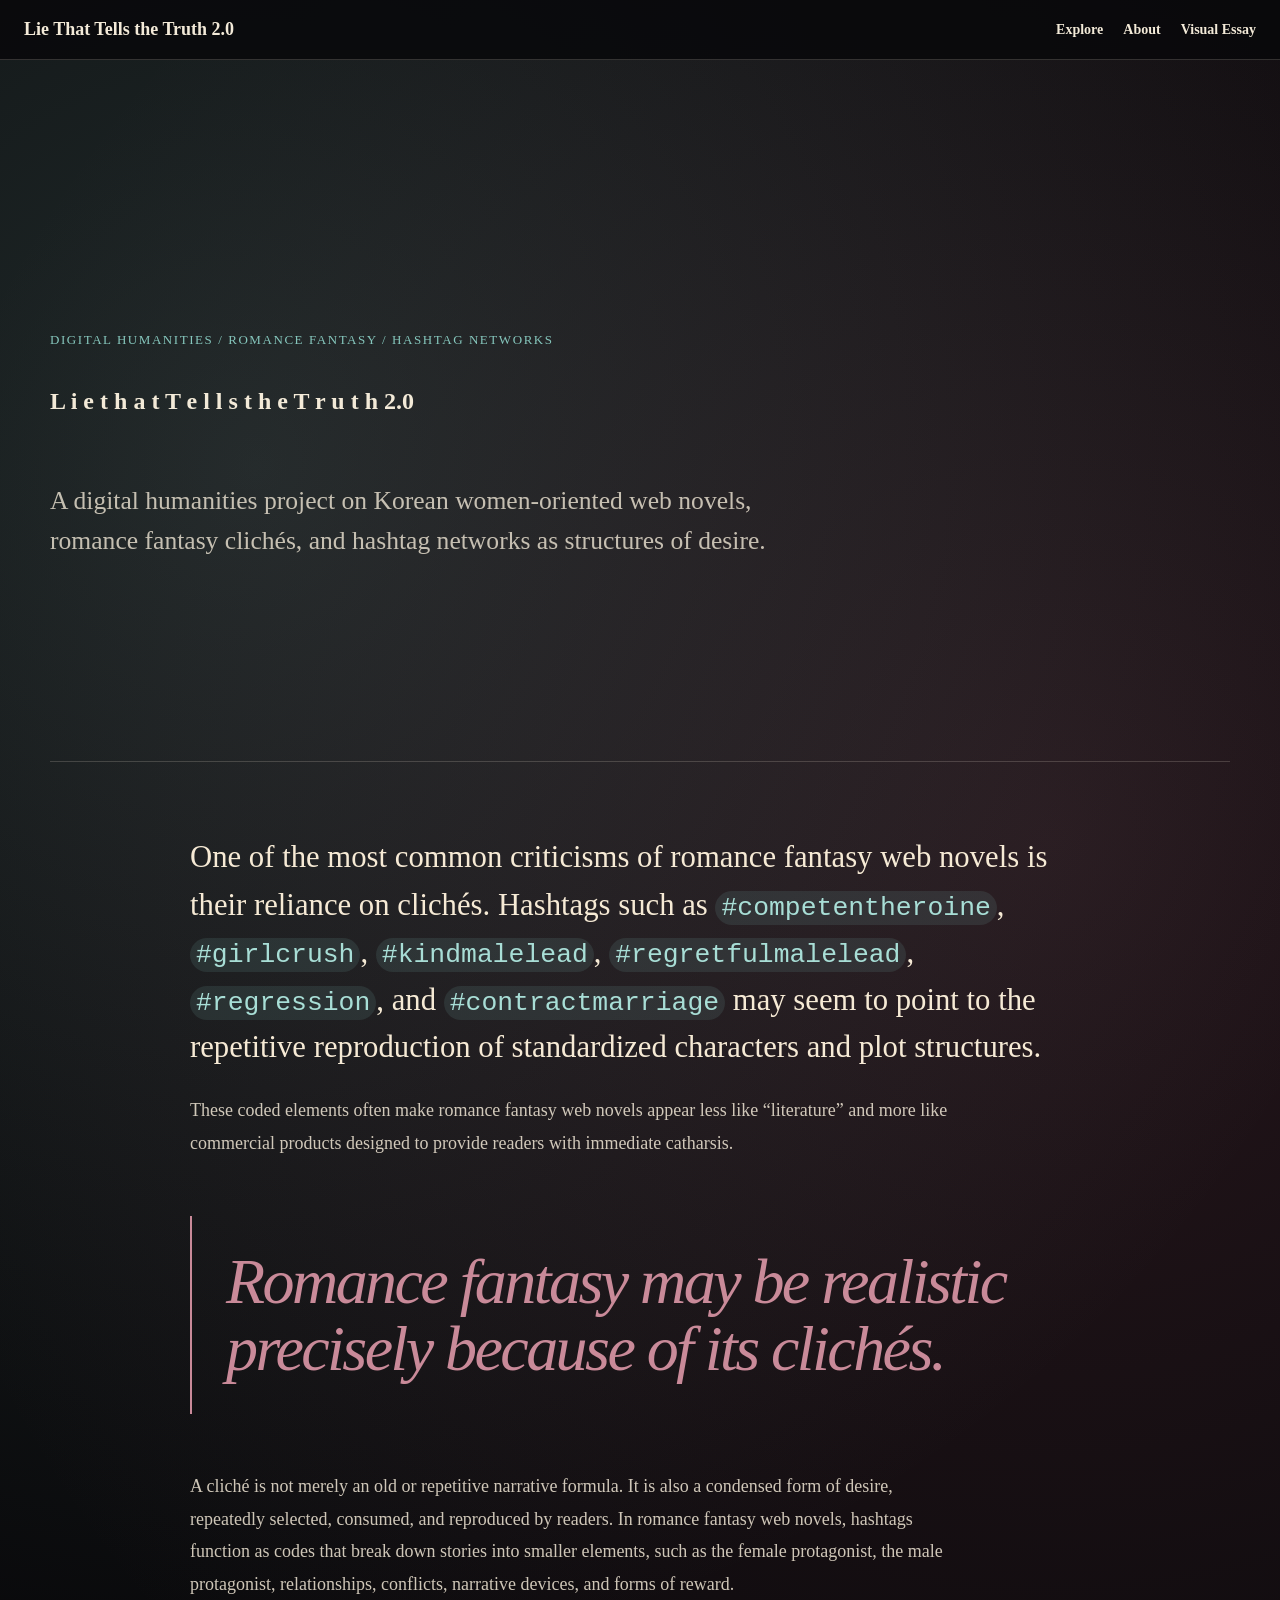
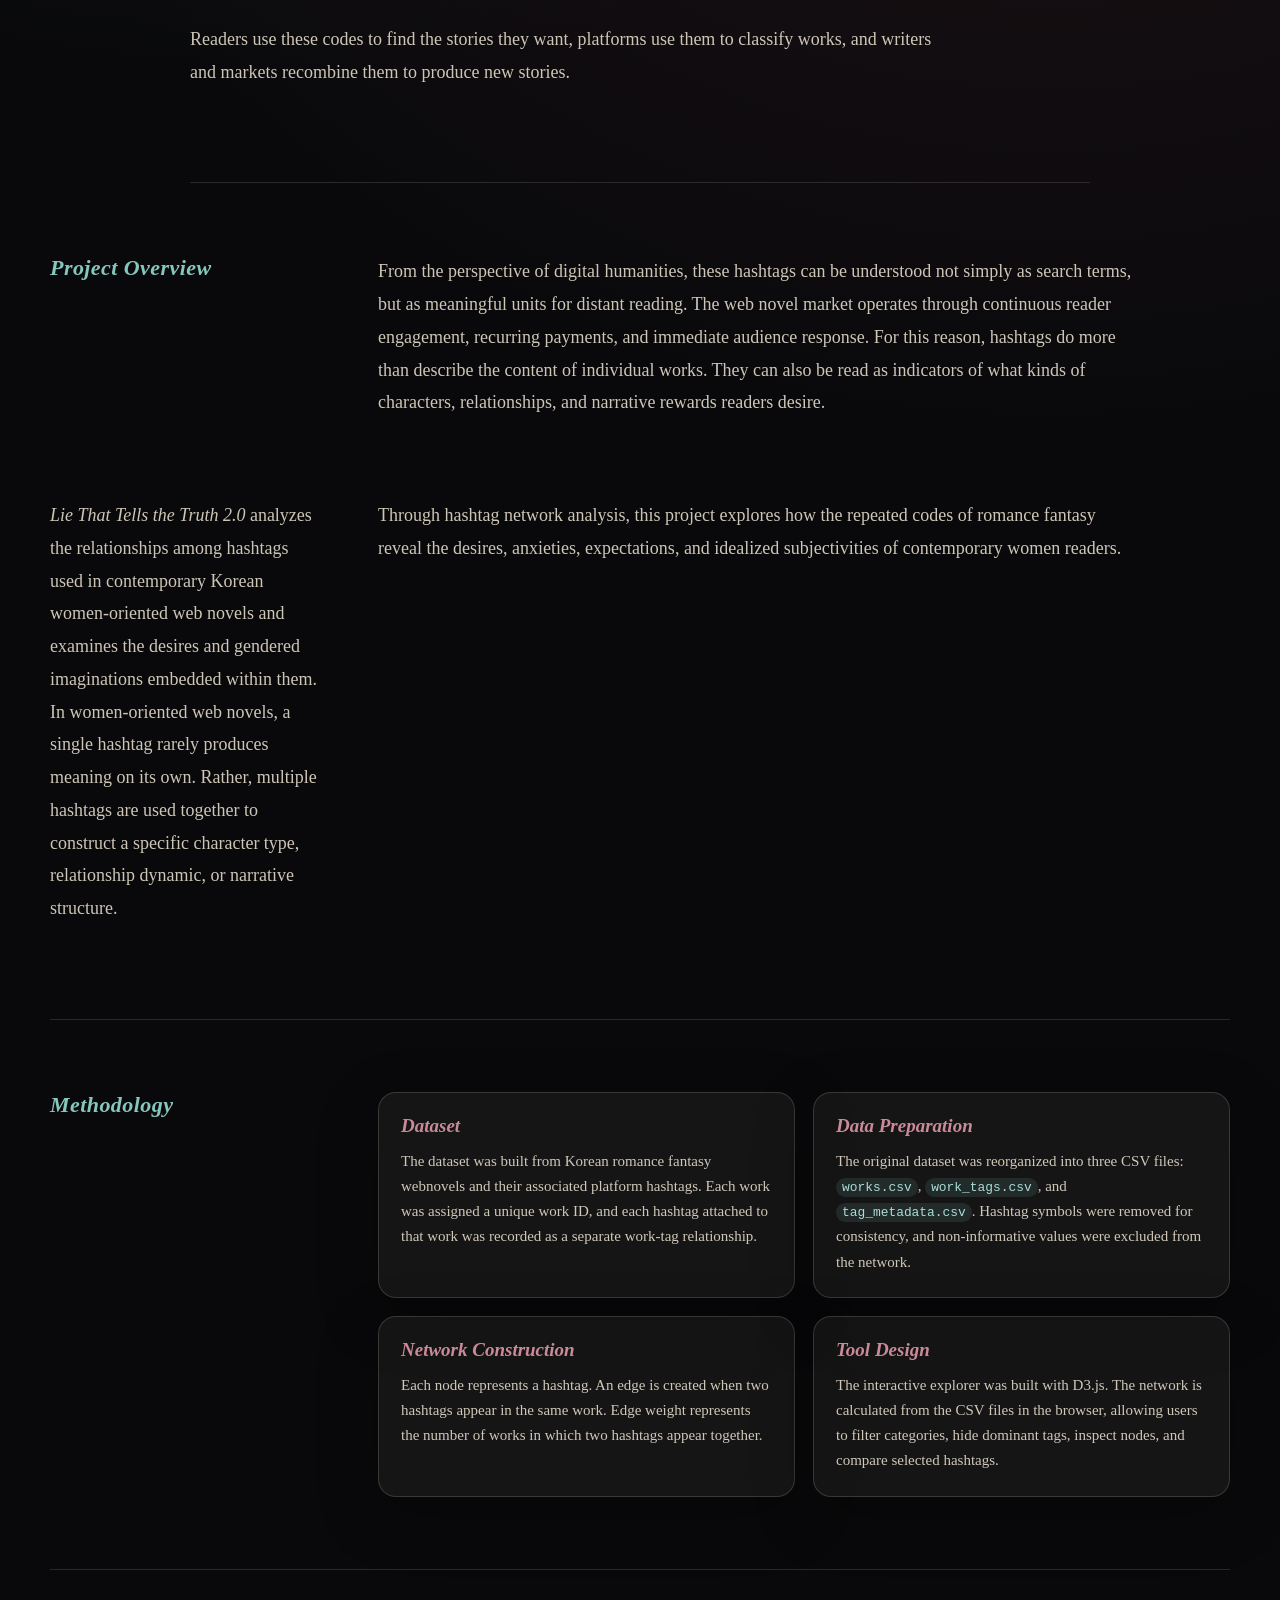
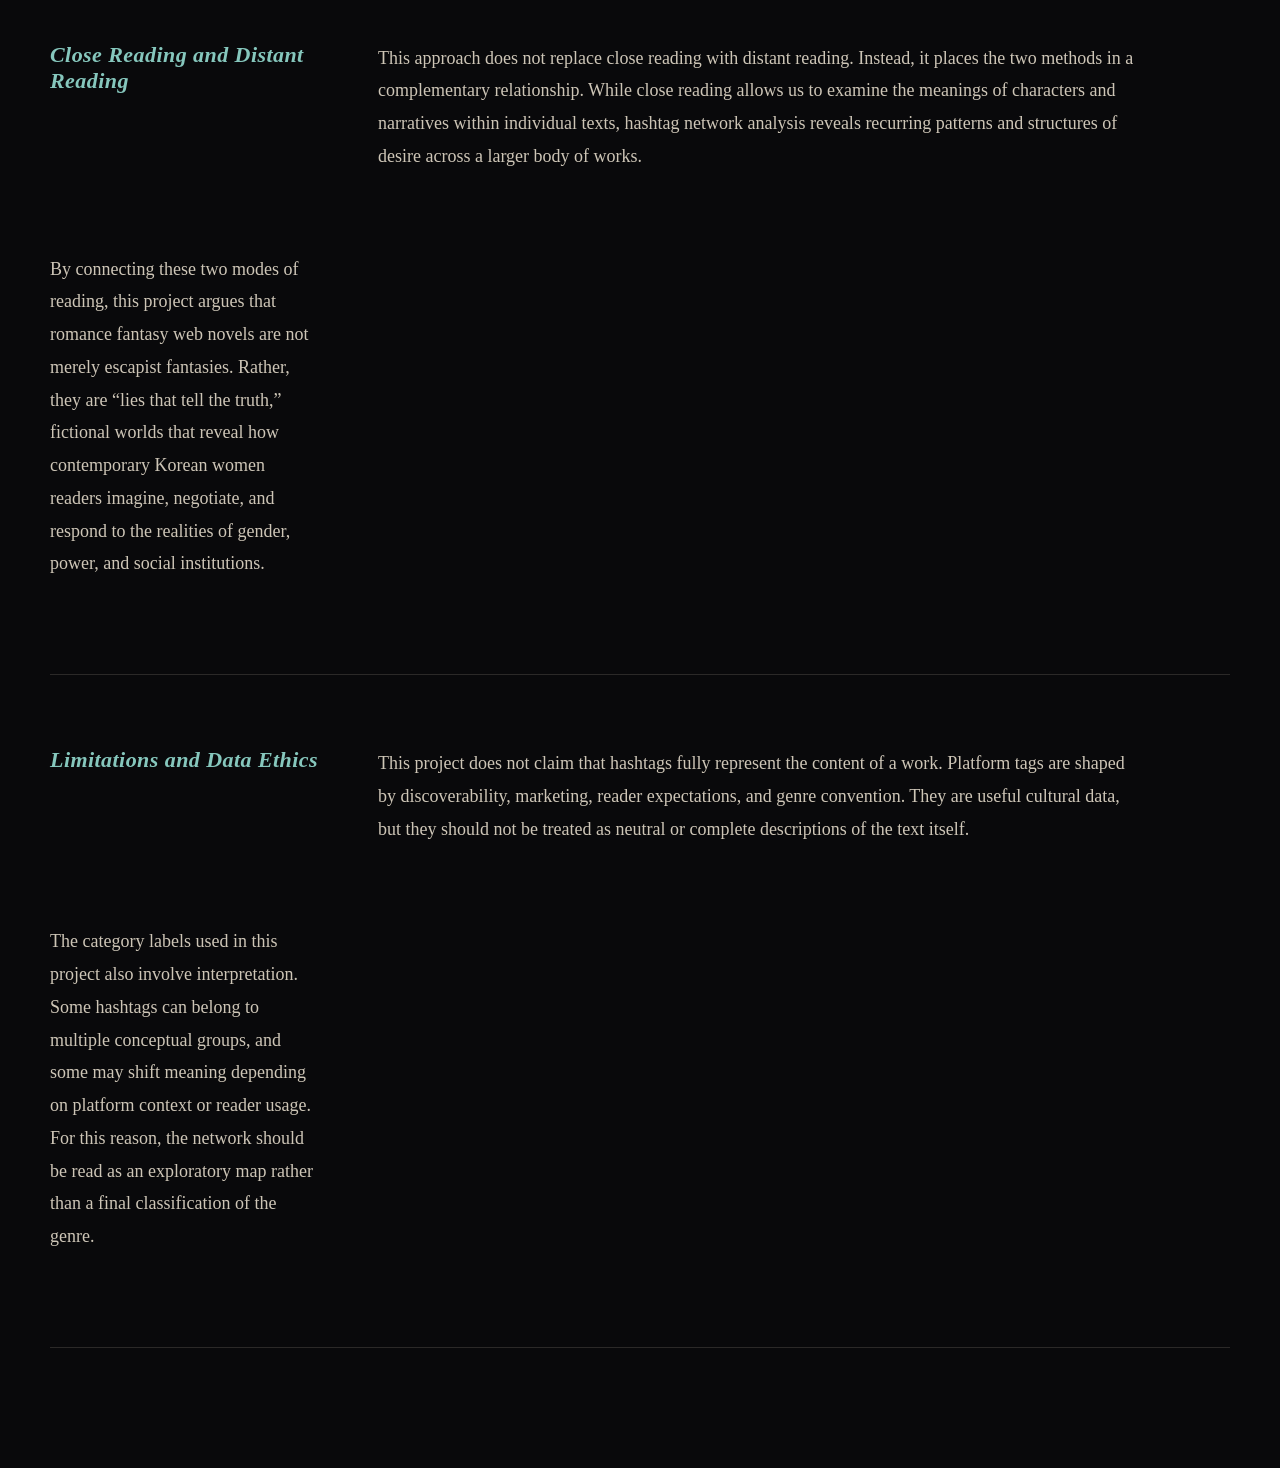
==== about.html @ 1e8a518e "Update about.html" ====
<!DOCTYPE html>
<html lang="en">
<head>
  <meta charset="UTF-8">
  <title>About | Romance Fantasy Hashtag Network</title>
  <link rel="stylesheet" href="css/style.css">
</head>

<body class="about-page-body">
  <header class="topbar about-topbar">
    <div class="site-title">Lie That Tells the Truth 2.0</div>

    <nav class="nav-links">
      <a href="index.html">Explore</a>
      <a href="about.html">About</a>
      <a href="essay.html">Visual Essay</a>
    </nav>
  </header>

  <main class="about-page">
    <section class="about-hero">
      <p class="about-eyebrow">Digital Humanities / Romance Fantasy / Hashtag Networks</p>

      <h1 class="ornate-title" aria-label="Lie That Tells the Truth 2.0">
        <span class="title-line title-line-1">
          <span class="letter l-1">L</span>
          <span class="letter l-2">i</span>
          <span class="letter l-3">e</span>
          <span class="letter l-4">t</span>
          <span class="letter l-5">h</span>
          <span class="letter l-6">a</span>
          <span class="letter l-7">t</span>
        </span>

        <span class="title-line title-line-2">
          <span class="letter l-8">T</span>
          <span class="letter l-9">e</span>
          <span class="letter l-10">l</span>
          <span class="letter l-11">l</span>
          <span class="letter l-12">s</span>
        </span>

        <span class="title-line title-line-3">
          <span class="letter l-13">t</span>
          <span class="letter l-14">h</span>
          <span class="letter l-15">e</span>
          <span class="letter l-16">T</span>
          <span class="letter l-17">r</span>
          <span class="letter l-18">u</span>
          <span class="letter l-19">t</span>
          <span class="letter l-20">h</span>
          <span class="letter l-21">2.0</span>
        </span>
      </h1>

      <p class="about-subtitle">
        A digital humanities project on Korean women-oriented web novels,
        romance fantasy clichés, and hashtag networks as structures of desire.
      </p>
    </section>

    <section class="about-section about-intro">
      <p class="lead-paragraph">
        One of the most common criticisms of romance fantasy web novels is their reliance on clichés.
        Hashtags such as <code>#competentheroine</code>, <code>#girlcrush</code>,
        <code>#kindmalelead</code>, <code>#regretfulmalelead</code>, <code>#regression</code>,
        and <code>#contractmarriage</code> may seem to point to the repetitive reproduction of
        standardized characters and plot structures.
      </p>

      <p>
        These coded elements often make romance fantasy web novels appear less like “literature”
        and more like commercial products designed to provide readers with immediate catharsis.
      </p>

      <blockquote class="about-pullquote">
        Romance fantasy may be realistic precisely because of its clichés.
      </blockquote>

      <p>
        A cliché is not merely an old or repetitive narrative formula. It is also a condensed form
        of desire, repeatedly selected, consumed, and reproduced by readers. In romance fantasy web
        novels, hashtags function as codes that break down stories into smaller elements, such as
        the female protagonist, the male protagonist, relationships, conflicts, narrative devices,
        and forms of reward.
      </p>

      <p>
        Readers use these codes to find the stories they want, platforms use them to classify works,
        and writers and markets recombine them to produce new stories.
      </p>
    </section>

    <section class="about-section">
      <h2>Project Overview</h2>

      <p>
        From the perspective of digital humanities, these hashtags can be understood not simply as
        search terms, but as meaningful units for distant reading. The web novel market operates
        through continuous reader engagement, recurring payments, and immediate audience response.
        For this reason, hashtags do more than describe the content of individual works. They can
        also be read as indicators of what kinds of characters, relationships, and narrative rewards
        readers desire.
      </p>

      <p>
        <em>Lie That Tells the Truth 2.0</em> analyzes the relationships among hashtags used in
        contemporary Korean women-oriented web novels and examines the desires and gendered
        imaginations embedded within them. In women-oriented web novels, a single hashtag rarely
        produces meaning on its own. Rather, multiple hashtags are used together to construct a
        specific character type, relationship dynamic, or narrative structure.
      </p>

      <p>
        Through hashtag network analysis, this project explores how the repeated codes of romance
        fantasy reveal the desires, anxieties, expectations, and idealized subjectivities of
        contemporary women readers.
      </p>
    </section>

    <section class="about-section">
      <h2>Methodology</h2>

      <div class="about-method-grid">
        <article class="about-method-card">
          <h3>Dataset</h3>
          <p>
            The dataset was built from Korean romance fantasy webnovels and their associated
            platform hashtags. Each work was assigned a unique work ID, and each hashtag attached
            to that work was recorded as a separate work-tag relationship.
          </p>
        </article>

        <article class="about-method-card">
          <h3>Data Preparation</h3>
          <p>
            The original dataset was reorganized into three CSV files: <code>works.csv</code>,
            <code>work_tags.csv</code>, and <code>tag_metadata.csv</code>. Hashtag symbols were
            removed for consistency, and non-informative values were excluded from the network.
          </p>
        </article>

        <article class="about-method-card">
          <h3>Network Construction</h3>
          <p>
            Each node represents a hashtag. An edge is created when two hashtags appear in the same
            work. Edge weight represents the number of works in which two hashtags appear together.
          </p>
        </article>

        <article class="about-method-card">
          <h3>Tool Design</h3>
          <p>
            The interactive explorer was built with D3.js. The network is calculated from the CSV
            files in the browser, allowing users to filter categories, hide dominant tags, inspect
            nodes, and compare selected hashtags.
          </p>
        </article>
      </div>
    </section>

    <section class="about-section">
      <h2>Close Reading and Distant Reading</h2>

      <p>
        This approach does not replace close reading with distant reading. Instead, it places the
        two methods in a complementary relationship. While close reading allows us to examine the
        meanings of characters and narratives within individual texts, hashtag network analysis
        reveals recurring patterns and structures of desire across a larger body of works.
      </p>

      <p>
        By connecting these two modes of reading, this project argues that romance fantasy web
        novels are not merely escapist fantasies. Rather, they are “lies that tell the truth,”
        fictional worlds that reveal how contemporary Korean women readers imagine, negotiate, and
        respond to the realities of gender, power, and social institutions.
      </p>
    </section>

    <section class="about-section">
      <h2>Limitations and Data Ethics</h2>

      <p>
        This project does not claim that hashtags fully represent the content of a work. Platform
        tags are shaped by discoverability, marketing, reader expectations, and genre convention.
        They are useful cultural data, but they should not be treated as neutral or complete
        descriptions of the text itself.
      </p>

      <p>
        The category labels used in this project also involve interpretation. Some hashtags can
        belong to multiple conceptual groups, and some may shift meaning depending on platform
        context or reader usage. For this reason, the network should be read as an exploratory map
        rather than a final classification of the genre.
      </p>
    </section>
  </main>
</body>
</html>
---- css/style.css ----
* {
  box-sizing: border-box;
}

body {
  margin: 0;
  font-family: Arial, sans-serif;
  background: #f7f4f2;
  color: #222;
}

.topbar {
  height: 60px;
  padding: 0 24px;
  display: flex;
  align-items: center;
  justify-content: space-between;
  background: #ffffff;
  border-bottom: 1px solid #ddd;
}

.site-title {
  font-size: 18px;
  font-weight: 700;
}

.nav-links {
  display: flex;
  gap: 20px;
}

.nav-links a {
  text-decoration: none;
  color: #333;
  font-size: 14px;
  font-weight: 600;
}

.nav-links a:hover {
  text-decoration: underline;
}

.explorer-layout {
  display: grid;
  grid-template-columns: minmax(0, 1fr) 360px;
  height: calc(100vh - 60px);
}

#network-area {
  position: relative;
  overflow: hidden;
  background: #f3f0ee;
}

#network {
  width: 100%;
  height: 100%;
  display: block;
}

#control-panel {
  background: #ffffff;
  border-left: 1px solid #ddd;
  overflow-y: auto;
  padding: 18px;
}

.panel-section {
  border-bottom: 1px solid #e5e5e5;
  padding-bottom: 18px;
  margin-bottom: 18px;
}

.panel-section h2 {
  font-size: 16px;
  margin: 0 0 12px;
}

.panel-section h3 {
  font-size: 14px;
  margin: 14px 0 8px;
}

.checkbox-row {
  display: block;
  margin: 8px 0;
  font-size: 14px;
}

.slider-label {
  display: block;
  margin: 16px 0;
  font-size: 14px;
}

input[type="range"] {
  width: 100%;
  margin-top: 6px;
}

select {
  width: 100%;
  margin: 6px 0 12px;
  padding: 6px;
}

button {
  width: 100%;
  padding: 8px;
  border: 1px solid #ccc;
  background: #f7f7f7;
  cursor: pointer;
  font-weight: 600;
}

button:hover {
  background: #eeeeee;
}

#inspector,
#compare-results,
#data-status {
  font-size: 13px;
  line-height: 1.5;
}

.node circle {
  cursor: pointer;
  stroke: #fff;
  stroke-width: 1.5px;
}

.node text {
  font-size: 11px;
  pointer-events: none;
  fill: #333;
}

.link {
  cursor: pointer;
}

.inspector-list {
  padding-left: 18px;
}

.small-note {
  color: #666;
  font-size: 12px;
}

.compare-group {
  margin-top: 12px;
}

.compare-group h4 {
  margin: 8px 0 4px;
  font-size: 13px;
}

.compare-group ul {
  margin: 0;
  padding-left: 18px;
}

.filter-block {
  margin-top: 14px;
}

#exclude-tags {
  width: 100%;
  min-height: 140px;
  padding: 6px;
  font-size: 13px;
}

.tag-chip-area {
  margin: 12px 0;
  display: flex;
  flex-wrap: wrap;
  gap: 6px;
}

.tag-chip {
  display: inline-flex;
  align-items: center;
  gap: 6px;
  padding: 4px 8px;
  border-radius: 999px;
  background: #222;
  color: white;
  font-size: 12px;
}

.tag-chip button {
  width: auto;
  padding: 0 4px;
  border: none;
  background: transparent;
  color: white;
  cursor: pointer;
}

.pinned-note {
  font-size: 12px;
  color: #666;
  margin-top: 6px;
}


.compare-bar-row {
  margin: 10px 0;
}

.compare-bar-label {
  display: flex;
  justify-content: space-between;
  font-size: 12px;
  margin-bottom: 3px;
}

.compare-bar-track {
  width: 100%;
  height: 8px;
  background: #e6e6e6;
  border-radius: 999px;
  overflow: hidden;
}

.compare-bar-fill {
  height: 100%;
  background: #222;
}

.compare-weight-list {
  margin-top: 10px;
}

.inspector-card h3 {
  margin: 0 0 10px;
  font-size: 18px;
}

.inspector-card h4 {
  margin: 16px 0 8px;
  font-size: 14px;
}

.inspector-meta {
  display: grid;
  grid-template-columns: 1fr 1fr;
  gap: 8px;
  margin: 10px 0 14px;
}

.inspector-meta div {
  padding: 8px;
  background: #f4f4f4;
  border-radius: 6px;
  font-size: 12px;
}

.compare-bar-row {
  margin: 10px 0;
}

.compare-bar-label {
  display: flex;
  justify-content: space-between;
  font-size: 12px;
  margin-bottom: 3px;
}

.compare-bar-track {
  width: 100%;
  height: 8px;
  background: #e6e6e6;
  border-radius: 999px;
  overflow: hidden;
}

.compare-bar-fill {
  height: 100%;
  background: #222;
}

.node-tooltip {
  position: fixed;
  z-index: 1000;
  max-width: 240px;
  padding: 10px 12px;
  background: rgba(20, 20, 20, 0.88);
  color: white;
  border-radius: 8px;
  font-size: 12px;
  line-height: 1.45;
  pointer-events: none;
  box-shadow: 0 4px 14px rgba(0, 0, 0, 0.2);
}

.node-tooltip.hidden {
  display: none;
}

.node-tooltip strong {
  font-size: 13px;
}

.node-hit-area {
  fill: none !important;
  stroke: none !important;
}

.overview-note {
  font-size: 12px;
  color: #666;
  margin-bottom: 12px;
}

#data-overview h3 {
  font-size: 13px;
  margin: 14px 0 8px;
}

.overview-stat-grid {
  display: grid;
  grid-template-columns: 1fr 1fr;
  gap: 8px;
}

.overview-stat-card {
  padding: 8px;
  background: #f4f4f4;
  border-radius: 6px;
  font-size: 12px;
}

.overview-stat-card strong {
  display: block;
  margin-bottom: 4px;
}

.overview-stat-card span {
  color: #555;
}

.overview-category-block {
  margin-top: 10px;
}

.overview-category-block h4 {
  margin: 8px 0 4px;
  font-size: 12px;
}

.overview-category-block ul {
  margin: 0;
  padding-left: 18px;
}

.overview-category-block li {
  margin: 4px 0;
  font-size: 12px;
}


.content-page {
  max-width: 900px;
  margin: 0 auto;
  padding: 70px 28px 100px;
}

.page-hero {
  margin-bottom: 60px;
}

.eyebrow {
  margin: 0 0 12px;
  font-size: 13px;
  font-weight: 700;
  letter-spacing: 0.08em;
  text-transform: uppercase;
  color: #777;
}

.page-hero h1 {
  margin: 0 0 22px;
  font-size: 42px;
  line-height: 1.15;
}

.hero-text {
  max-width: 760px;
  font-size: 18px;
  line-height: 1.7;
  color: #444;
}

.content-section {
  padding: 42px 0;
  border-top: 1px solid #ddd;
}

.content-section h2 {
  margin: 0 0 18px;
  font-size: 28px;
}

.content-section h3 {
  margin: 0 0 10px;
  font-size: 18px;
}

.content-section p {
  font-size: 16px;
  line-height: 1.75;
  color: #333;
}

.content-section ul {
  padding-left: 22px;
  font-size: 16px;
  line-height: 1.75;
}

.content-section li {
  margin: 8px 0;
}

.content-section code {
  padding: 2px 5px;
  border-radius: 4px;
  background: #f0ece8;
  font-family: monospace;
  font-size: 0.95em;
}

.method-grid {
  display: grid;
  grid-template-columns: 1fr;
  gap: 14px;
  margin-top: 24px;
}

.method-card {
  padding: 18px;
  background: #f5f2ef;
  border-radius: 10px;
}

.method-card p {
  margin: 0;
  font-size: 15px;
}

.definition-list {
  display: grid;
  grid-template-columns: 1fr 1fr;
  gap: 14px;
  margin: 24px 0;
}

.definition-list div {
  padding: 16px;
  background: #f5f2ef;
  border-radius: 10px;
}

.definition-list strong {
  display: block;
  margin-bottom: 6px;
  font-size: 15px;
}

.definition-list p {
  margin: 0;
  font-size: 14px;
  line-height: 1.6;
}

@media (max-width: 700px) {
  .page-hero h1 {
    font-size: 32px;
  }

  .definition-list {
    grid-template-columns: 1fr;
  }
}

/* About page */

.about-page-body {
  background:
    radial-gradient(circle at 20% 10%, rgba(132, 184, 176, 0.18), transparent 28%),
    radial-gradient(circle at 82% 18%, rgba(154, 73, 94, 0.20), transparent 30%),
    #09090b;
  color: #f3ead8;
  font-family: Georgia, "Times New Roman", serif;
}

.about-topbar {
  background: rgba(9, 9, 11, 0.88);
  border-bottom: 1px solid rgba(243, 234, 216, 0.18);
  color: #f3ead8;
}

.about-topbar .nav-links a,
.about-topbar .site-title {
  color: #f3ead8;
}

.about-page {
  width: min(1180px, calc(100% - 56px));
  margin: 0 auto;
  padding: 72px 0 120px;
}

.about-hero {
  min-height: 70vh;
  display: flex;
  flex-direction: column;
  justify-content: center;
  border-bottom: 1px solid rgba(243, 234, 216, 0.18);
}

.about-eyebrow {
  margin: 0 0 20px;
  color: #86c7bd;
  font-size: 13px;
  letter-spacing: 0.12em;
  text-transform: uppercase;
}

.romance-title {
  position: relative;
  max-width: 980px;
  margin: 0;
  color: #f6ead5;
  line-height: 0.86;
  letter-spacing: -0.04em;
  font-family: Georgia, "Times New Roman", serif;
  font-weight: 700;
}

.rt {
  display: inline-block;
  margin-right: 0.12em;
  text-shadow:
    0 0 16px rgba(246, 234, 213, 0.12),
    0 0 34px rgba(154, 73, 94, 0.18);
}

.rt-1 {
  font-size: clamp(82px, 13vw, 180px);
  transform: translateY(8px) rotate(-4deg);
  color: #f7ead1;
}

.rt-2 {
  font-size: clamp(42px, 6vw, 88px);
  font-style: italic;
  transform: translateY(-16px) rotate(5deg);
  color: #c98a99;
}

.rt-3 {
  font-size: clamp(68px, 10vw, 146px);
  transform: translateY(16px) rotate(2deg);
}

.rt-4 {
  font-size: clamp(32px, 4.5vw, 64px);
  font-style: italic;
  color: #86c7bd;
  transform: translateY(-12px);
}

.rt-5 {
  font-size: clamp(86px, 14vw, 200px);
  color: #f7ead1;
  transform: translateY(20px) rotate(-2deg);
}

.rt-6 {
  font-size: clamp(40px, 5vw, 78px);
  color: #c98a99;
  transform: translateY(-26px) rotate(7deg);
}

.about-subtitle {
  max-width: 760px;
  margin: 46px 0 0;
  font-size: clamp(18px, 2vw, 26px);
  line-height: 1.55;
  color: rgba(243, 234, 216, 0.78);
}

.about-section {
  display: grid;
  grid-template-columns: 270px minmax(0, 1fr);
  gap: 58px;
  padding: 72px 0;
  border-bottom: 1px solid rgba(243, 234, 216, 0.14);
}

.about-intro {
  display: block;
  max-width: 900px;
  margin-left: auto;
  margin-right: auto;
}

.about-section h2 {
  margin: 0;
  color: #86c7bd;
  font-size: 22px;
  line-height: 1.2;
  font-style: italic;
  letter-spacing: 0.02em;
}

.about-section p {
  max-width: 760px;
  margin: 0 0 22px;
  font-size: 18px;
  line-height: 1.82;
  color: rgba(243, 234, 216, 0.84);
}

.about-section .lead-paragraph {
  max-width: 920px;
  font-size: clamp(22px, 2.4vw, 32px);
  line-height: 1.55;
  color: #f6ead5;
}

.about-section code {
  padding: 2px 6px;
  border-radius: 999px;
  background: rgba(134, 199, 189, 0.12);
  color: #a8ded6;
  font-size: 0.86em;
}

.about-pullquote {
  max-width: 900px;
  margin: 56px 0;
  padding: 32px 0 32px 34px;
  border-left: 2px solid #c98a99;
  color: #c98a99;
  font-size: clamp(34px, 5vw, 72px);
  line-height: 1.05;
  font-style: italic;
  letter-spacing: -0.04em;
}

.about-method-grid {
  display: grid;
  grid-template-columns: 1fr 1fr;
  gap: 18px;
}

.about-method-card {
  padding: 22px;
  border: 1px solid rgba(243, 234, 216, 0.16);
  border-radius: 18px;
  background: rgba(243, 234, 216, 0.055);
  box-shadow: 0 18px 60px rgba(0, 0, 0, 0.25);
}

.about-method-card h3 {
  margin: 0 0 12px;
  color: #c98a99;
  font-size: 19px;
  font-style: italic;
}

.about-method-card p {
  margin: 0;
  font-size: 15px;
  line-height: 1.68;
}

@media (max-width: 800px) {
  .about-page {
    width: min(100% - 32px, 720px);
    padding-top: 48px;
  }

  .about-section {
    display: block;
    padding: 54px 0;
  }

  .about-section h2 {
    margin-bottom: 20px;
  }

  .about-method-grid {
    grid-template-columns: 1fr;
  }

  .romance-title {
    line-height: 0.95;
  }
}

.help-button {
  width: 28px;
  height: 28px;
  border: 1px solid #ccc;
  border-radius: 999px;
  background: #ffffff;
  color: #222;
  font-weight: 700;
  cursor: pointer;
}

.help-button:hover {
  background: #eeeeee;
}

.help-modal {
  position: fixed;
  inset: 0;
  z-index: 2000;
  display: flex;
  align-items: center;
  justify-content: center;
  padding: 28px;
  background: rgba(0, 0, 0, 0.42);
}

.help-modal.hidden {
  display: none;
}

.help-modal-card {
  position: relative;
  width: min(760px, 100%);
  max-height: min(760px, 90vh);
  overflow-y: auto;
  padding: 32px;
  border-radius: 18px;
  background: #fffaf2;
  color: #222;
  box-shadow: 0 24px 80px rgba(0, 0, 0, 0.25);
}

.help-modal-card h2 {
  margin: 0 0 22px;
  font-size: 28px;
}

.help-grid {
  display: grid;
  grid-template-columns: 1fr 1fr;
  gap: 18px;
}

.help-grid h3 {
  margin: 0 0 8px;
  font-size: 16px;
}

.help-grid p {
  margin: 0;
  font-size: 14px;
  line-height: 1.6;
  color: #444;
}

.close-help {
  position: absolute;
  top: 16px;
  right: 16px;
  width: 32px;
  height: 32px;
  border: none;
  border-radius: 999px;
  background: #222;
  color: white;
  font-size: 20px;
  cursor: pointer;
}

@media (max-width: 700px) {
  .help-grid {
    grid-template-columns: 1fr;
  }
}
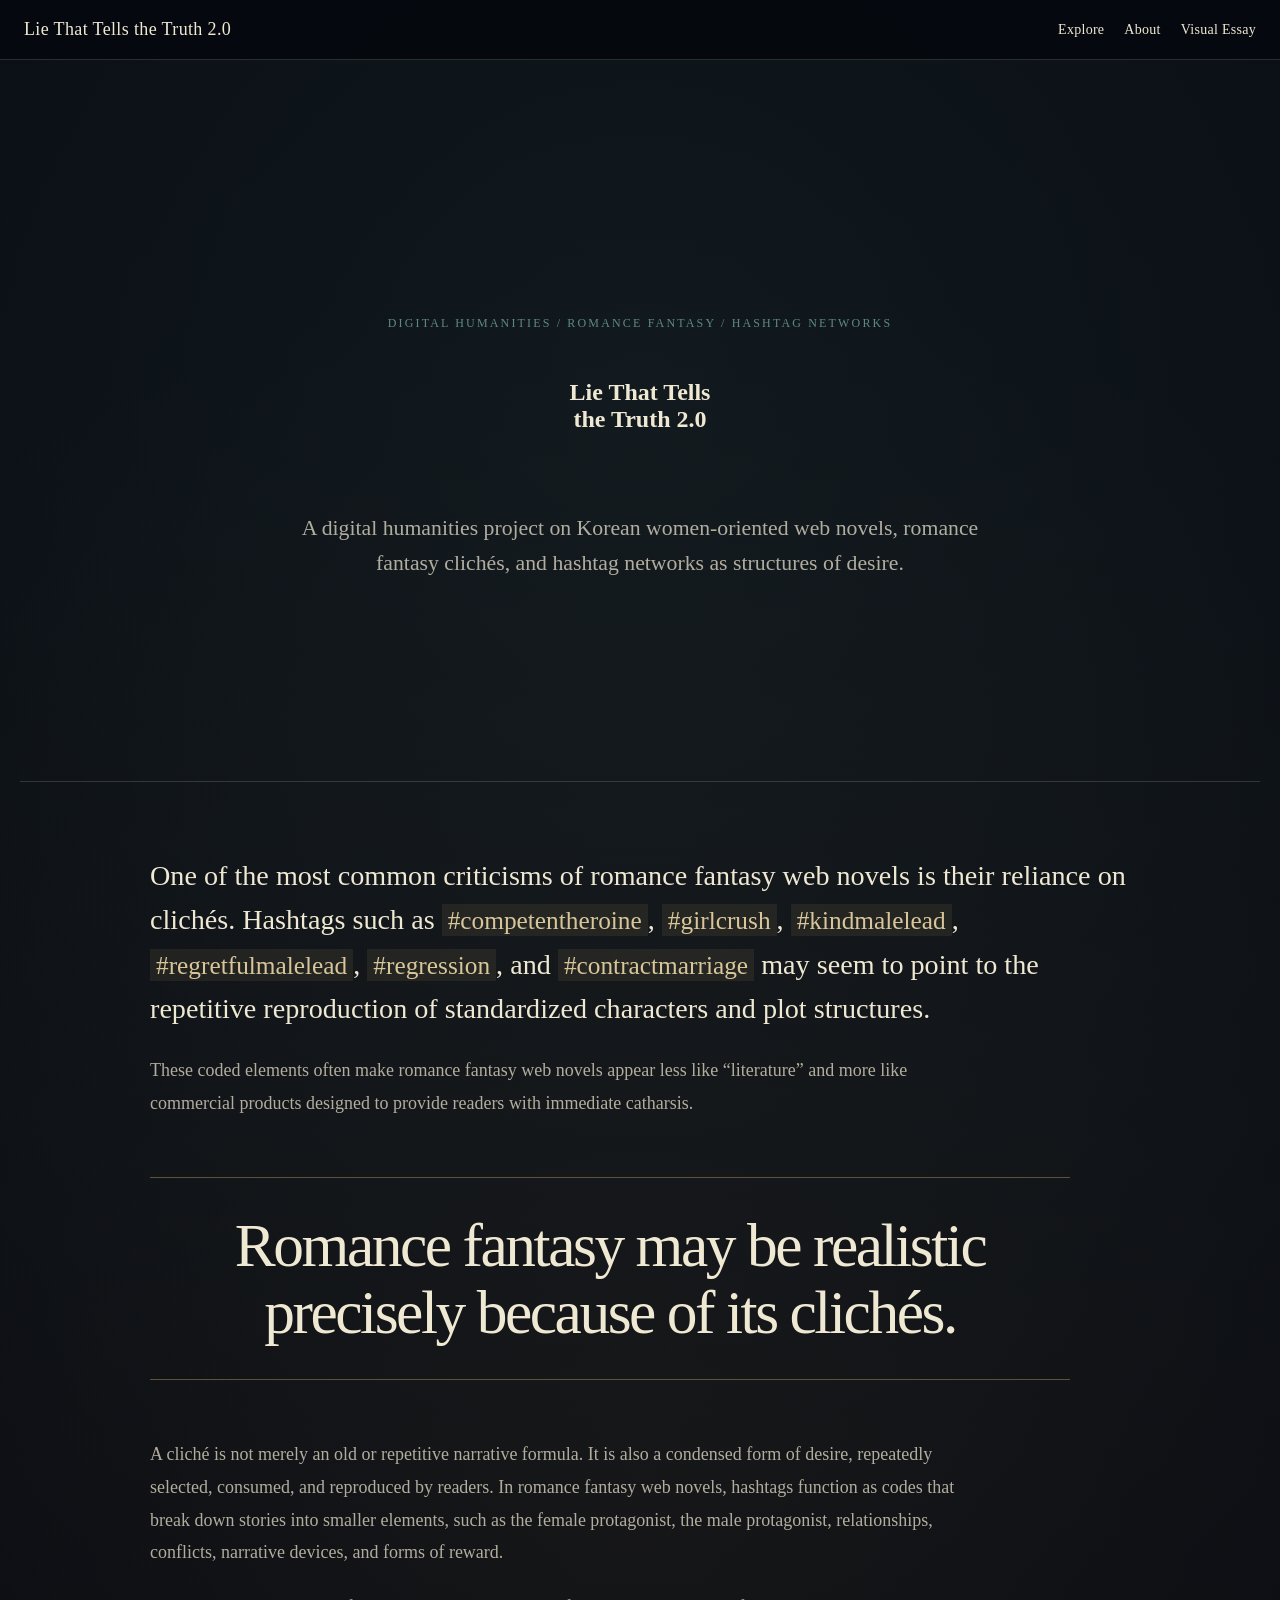
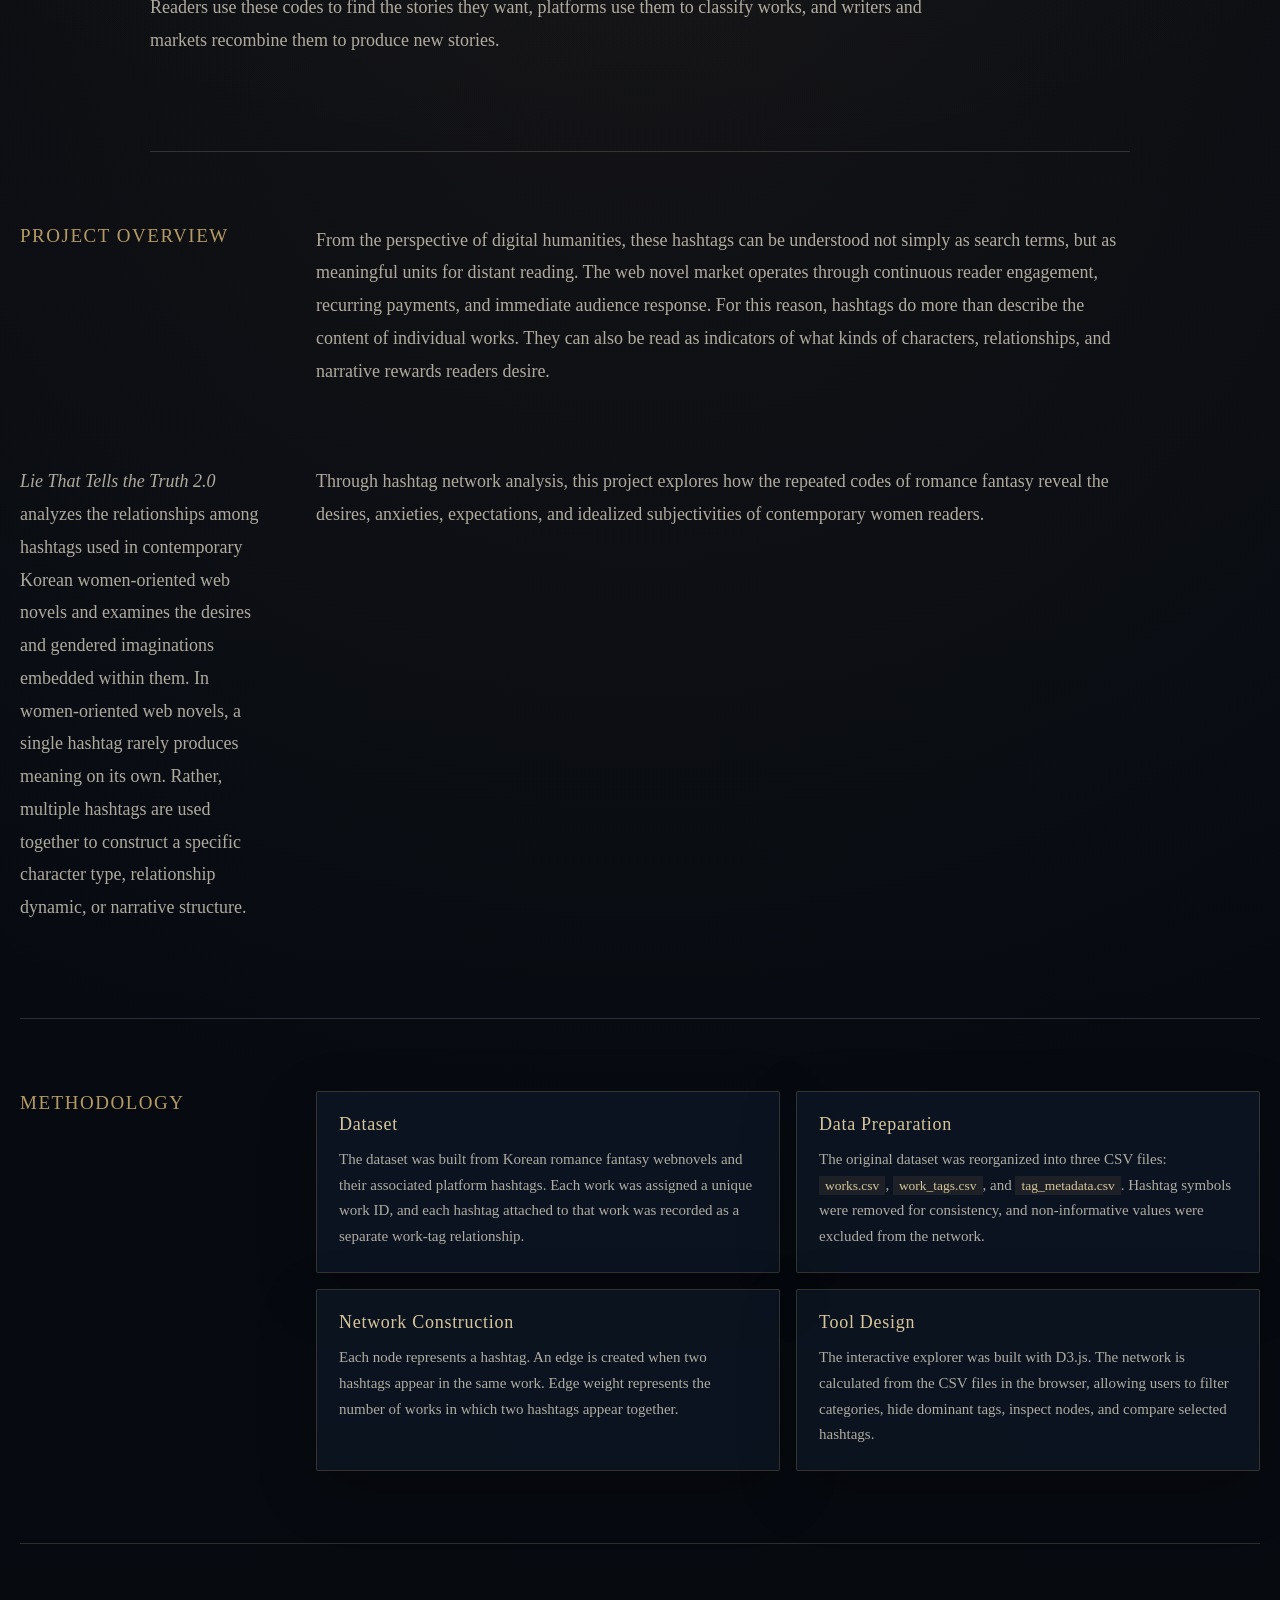
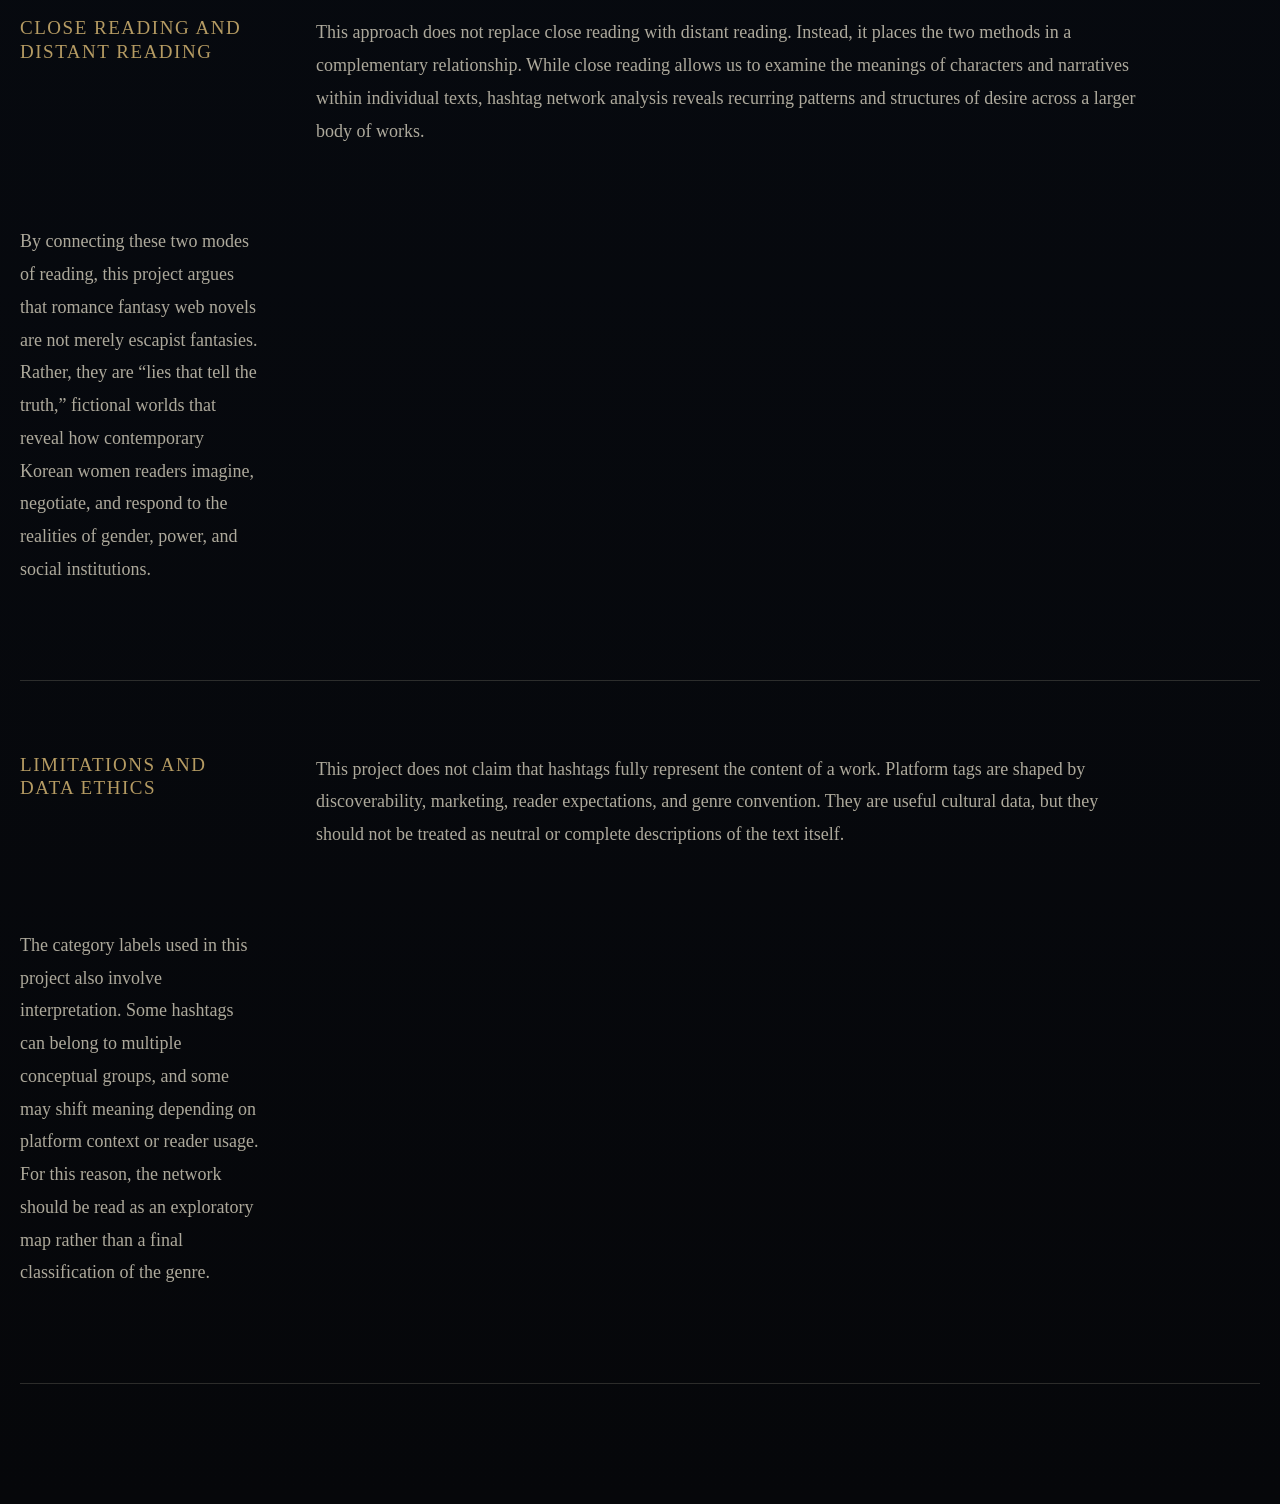
==== commit 0110b940: "Update about.html" ====
--- a/about.html
+++ b/about.html
@@ -21,37 +21,10 @@
     <section class="about-hero">
       <p class="about-eyebrow">Digital Humanities / Romance Fantasy / Hashtag Networks</p>
 
-      <h1 class="ornate-title" aria-label="Lie That Tells the Truth 2.0">
-        <span class="title-line title-line-1">
-          <span class="letter l-1">L</span>
-          <span class="letter l-2">i</span>
-          <span class="letter l-3">e</span>
-          <span class="letter l-4">t</span>
-          <span class="letter l-5">h</span>
-          <span class="letter l-6">a</span>
-          <span class="letter l-7">t</span>
-        </span>
-
-        <span class="title-line title-line-2">
-          <span class="letter l-8">T</span>
-          <span class="letter l-9">e</span>
-          <span class="letter l-10">l</span>
-          <span class="letter l-11">l</span>
-          <span class="letter l-12">s</span>
-        </span>
-
-        <span class="title-line title-line-3">
-          <span class="letter l-13">t</span>
-          <span class="letter l-14">h</span>
-          <span class="letter l-15">e</span>
-          <span class="letter l-16">T</span>
-          <span class="letter l-17">r</span>
-          <span class="letter l-18">u</span>
-          <span class="letter l-19">t</span>
-          <span class="letter l-20">h</span>
-          <span class="letter l-21">2.0</span>
-        </span>
-      </h1>
+    <h1 class="about-title">
+      Lie That Tells<br>
+      the Truth 2.0
+    </h1>
 
       <p class="about-subtitle">
         A digital humanities project on Korean women-oriented web novels,
--- a/css/style.css
+++ b/css/style.css
@@ -19,6 +19,7 @@
   border-bottom: 1px solid #ddd;
 }
 
+
 .site-title {
   font-size: 18px;
   font-weight: 700;
@@ -38,6 +39,46 @@
 
 .nav-links a:hover {
   text-decoration: underline;
+}
+
+.topbar,
+.site-title,
+.nav-links,
+.nav-links a {
+  font-family: Georgia, "Times New Roman", serif;
+}
+
+.help-button {
+  width: 30px;
+  height: 30px;
+  padding: 0;
+  display: inline-flex;
+  align-items: center;
+  justify-content: center;
+  border: 1px solid #222;
+  border-radius: 50%;
+  background: transparent;
+  color: #222;
+  font-family: Georgia, "Times New Roman", serif;
+  font-size: 17px;
+  line-height: 1;
+  font-weight: 400;
+  cursor: pointer;
+}
+
+.help-button:hover {
+  background: #222;
+  color: #fff;
+}
+
+.about-topbar .help-button {
+  border-color: var(--about-cream);
+  color: var(--about-cream);
+}
+
+.about-topbar .help-button:hover {
+  background: var(--about-cream);
+  color: var(--about-black);
 }
 
 .explorer-layout {
@@ -488,203 +529,355 @@
   }
 }
 
-/* About page */
+/* About page, dark book-cover style */
+
+:root {
+  --about-black: #070b12;
+  --about-navy: #0b1320;
+  --about-navy-soft: #101b2a;
+  --about-cream: #efe8d2;
+  --about-cream-dim: rgba(239, 232, 210, 0.72);
+  --about-brown: #7a5a3a;
+  --about-gold: #b59b63;
+  --about-teal: #5f8987;
+  --about-line: rgba(239, 232, 210, 0.16);
+}
 
 .about-page-body {
   background:
-    radial-gradient(circle at 20% 10%, rgba(132, 184, 176, 0.18), transparent 28%),
-    radial-gradient(circle at 82% 18%, rgba(154, 73, 94, 0.20), transparent 30%),
-    #09090b;
-  color: #f3ead8;
+    radial-gradient(circle at 50% 8%, rgba(95, 137, 135, 0.13), transparent 32%),
+    radial-gradient(circle at 50% 32%, rgba(122, 90, 58, 0.12), transparent 38%),
+    linear-gradient(180deg, #05080e 0%, var(--about-black) 48%, #06070a 100%);
+  color: var(--about-cream);
   font-family: Georgia, "Times New Roman", serif;
 }
 
 .about-topbar {
-  background: rgba(9, 9, 11, 0.88);
-  border-bottom: 1px solid rgba(243, 234, 216, 0.18);
-  color: #f3ead8;
-}
-
-.about-topbar .nav-links a,
-.about-topbar .site-title {
-  color: #f3ead8;
+  background: rgba(5, 8, 14, 0.92);
+  border-bottom: 1px solid var(--about-line);
+  color: var(--about-cream);
+  font-family: Georgia, "Times New Roman", serif;
+}
+
+.about-topbar .site-title,
+.about-topbar .nav-links a {
+  color: var(--about-cream);
+  font-family: Georgia, "Times New Roman", serif;
+  font-weight: 400;
+  letter-spacing: 0.02em;
+}
+
+.about-topbar .nav-links a:hover {
+  color: var(--about-gold);
 }
 
 .about-page {
-  width: min(1180px, calc(100% - 56px));
+  width: min(1280px, calc(100% - 40px));
   margin: 0 auto;
-  padding: 72px 0 120px;
+  padding: 56px 0 120px;
 }
 
 .about-hero {
-  min-height: 70vh;
+  min-height: 74vh;
   display: flex;
   flex-direction: column;
   justify-content: center;
-  border-bottom: 1px solid rgba(243, 234, 216, 0.18);
+  align-items: center;
+  border-bottom: 1px solid var(--about-line);
+  text-align: center;
 }
 
 .about-eyebrow {
-  margin: 0 0 20px;
-  color: #86c7bd;
-  font-size: 13px;
-  letter-spacing: 0.12em;
+  margin: 0 0 28px;
+  color: var(--about-teal);
+  font-size: 12px;
+  letter-spacing: 0.18em;
   text-transform: uppercase;
-}
-
-.romance-title {
+  font-weight: 400;
+}
+
+.ornate-title {
   position: relative;
-  max-width: 980px;
-  margin: 0;
-  color: #f6ead5;
-  line-height: 0.86;
-  letter-spacing: -0.04em;
+  width: min(900px, 100%);
+  margin: 0 auto;
+  color: var(--about-cream);
   font-family: Georgia, "Times New Roman", serif;
-  font-weight: 700;
-}
-
-.rt {
+  font-weight: 400;
+  line-height: 0.82;
+  letter-spacing: -0.08em;
+  text-align: center;
+  text-shadow:
+    0 0 14px rgba(239, 232, 210, 0.12),
+    0 0 34px rgba(181, 155, 99, 0.16);
+}
+
+.ornate-title::before {
+  content: "";
+  position: absolute;
+  left: 50%;
+  top: 50%;
+  width: min(520px, 76vw);
+  height: min(520px, 76vw);
+  transform: translate(-50%, -50%);
+  border: 1px solid rgba(181, 155, 99, 0.12);
+  border-radius: 50%;
+  pointer-events: none;
+}
+
+.ornate-title::after {
+  content: "";
+  position: absolute;
+  left: 50%;
+  bottom: -26px;
+  width: min(620px, 80vw);
+  height: 1px;
+  transform: translateX(-50%);
+  background: linear-gradient(
+    90deg,
+    transparent,
+    rgba(181, 155, 99, 0.7),
+    transparent
+  );
+}
+
+.title-line {
+  display: block;
+  white-space: nowrap;
+}
+
+.title-line-1 {
+  margin-bottom: -0.12em;
+}
+
+.title-line-2 {
+  margin-bottom: -0.16em;
+}
+
+.letter {
   display: inline-block;
-  margin-right: 0.12em;
-  text-shadow:
-    0 0 16px rgba(246, 234, 213, 0.12),
-    0 0 34px rgba(154, 73, 94, 0.18);
-}
-
-.rt-1 {
-  font-size: clamp(82px, 13vw, 180px);
-  transform: translateY(8px) rotate(-4deg);
-  color: #f7ead1;
-}
-
-.rt-2 {
-  font-size: clamp(42px, 6vw, 88px);
-  font-style: italic;
-  transform: translateY(-16px) rotate(5deg);
-  color: #c98a99;
-}
-
-.rt-3 {
-  font-size: clamp(68px, 10vw, 146px);
-  transform: translateY(16px) rotate(2deg);
-}
-
-.rt-4 {
-  font-size: clamp(32px, 4.5vw, 64px);
-  font-style: italic;
-  color: #86c7bd;
-  transform: translateY(-12px);
-}
-
-.rt-5 {
-  font-size: clamp(86px, 14vw, 200px);
-  color: #f7ead1;
-  transform: translateY(20px) rotate(-2deg);
-}
-
-.rt-6 {
-  font-size: clamp(40px, 5vw, 78px);
-  color: #c98a99;
-  transform: translateY(-26px) rotate(7deg);
+  position: relative;
+  font-weight: 400;
+}
+
+.l-1 {
+  font-size: clamp(84px, 12vw, 168px);
+  transform: translateY(8px) rotate(-5deg);
+}
+
+.l-2 {
+  font-size: clamp(54px, 7vw, 96px);
+  transform: translateY(-8px) rotate(6deg);
+  color: #d9ccb0;
+}
+
+.l-3 {
+  font-size: clamp(78px, 11vw, 154px);
+  transform: translateY(10px) rotate(-2deg);
+}
+
+.l-4 {
+  font-size: clamp(46px, 6vw, 84px);
+  transform: translate(14px, -18px) rotate(9deg);
+  color: var(--about-gold);
+}
+
+.l-5 {
+  font-size: clamp(72px, 10vw, 138px);
+  transform: translate(8px, 8px) rotate(-4deg);
+}
+
+.l-6 {
+  font-size: clamp(58px, 7vw, 102px);
+  transform: translate(8px, -4px) rotate(3deg);
+}
+
+.l-7 {
+  font-size: clamp(50px, 6vw, 88px);
+  transform: translate(10px, 10px) rotate(-7deg);
+  color: var(--about-teal);
+}
+
+.l-8 {
+  font-size: clamp(92px, 13vw, 180px);
+  transform: translateY(12px) rotate(2deg);
+}
+
+.l-9 {
+  font-size: clamp(64px, 8vw, 112px);
+  transform: translateY(-10px) rotate(-5deg);
+  color: #d7c7a4;
+}
+
+.l-10 {
+  font-size: clamp(52px, 7vw, 96px);
+  transform: translateY(12px) rotate(4deg);
+}
+
+.l-11 {
+  font-size: clamp(72px, 9vw, 128px);
+  transform: translateY(-2px) rotate(-3deg);
+}
+
+.l-12 {
+  font-size: clamp(76px, 10vw, 138px);
+  transform: translateY(16px) rotate(4deg);
+  color: var(--about-gold);
+}
+
+.l-13 {
+  font-size: clamp(42px, 5vw, 72px);
+  transform: translate(0, -12px) rotate(-5deg);
+  color: var(--about-teal);
+}
+
+.l-14 {
+  font-size: clamp(60px, 8vw, 112px);
+  transform: translateY(4px) rotate(4deg);
+}
+
+.l-15 {
+  font-size: clamp(48px, 6vw, 84px);
+  transform: translateY(-6px) rotate(-2deg);
+}
+
+.l-16 {
+  font-size: clamp(102px, 14vw, 196px);
+  transform: translate(16px, 14px) rotate(-3deg);
+}
+
+.l-17 {
+  font-size: clamp(62px, 8vw, 112px);
+  transform: translate(10px, -10px) rotate(5deg);
+  color: #d7c7a4;
+}
+
+.l-18 {
+  font-size: clamp(72px, 9vw, 130px);
+  transform: translate(6px, 4px) rotate(-4deg);
+}
+
+.l-19 {
+  font-size: clamp(50px, 6vw, 88px);
+  transform: translate(8px, -14px) rotate(7deg);
+}
+
+.l-20 {
+  font-size: clamp(80px, 10vw, 148px);
+  transform: translate(8px, 10px) rotate(-2deg);
+}
+
+.l-21 {
+  font-size: clamp(34px, 4vw, 58px);
+  letter-spacing: -0.02em;
+  transform: translate(24px, -28px) rotate(5deg);
+  color: var(--about-gold);
 }
 
 .about-subtitle {
-  max-width: 760px;
-  margin: 46px 0 0;
-  font-size: clamp(18px, 2vw, 26px);
-  line-height: 1.55;
-  color: rgba(243, 234, 216, 0.78);
+  max-width: 720px;
+  margin: 58px auto 0;
+  font-size: clamp(17px, 1.7vw, 22px);
+  line-height: 1.62;
+  color: var(--about-cream-dim);
+  font-weight: 400;
 }
 
 .about-section {
   display: grid;
-  grid-template-columns: 270px minmax(0, 1fr);
-  gap: 58px;
+  grid-template-columns: 240px minmax(0, 1fr);
+  gap: 56px;
   padding: 72px 0;
-  border-bottom: 1px solid rgba(243, 234, 216, 0.14);
+  border-bottom: 1px solid var(--about-line);
 }
 
 .about-intro {
   display: block;
-  max-width: 900px;
+  max-width: 980px;
   margin-left: auto;
   margin-right: auto;
 }
 
 .about-section h2 {
   margin: 0;
-  color: #86c7bd;
-  font-size: 22px;
-  line-height: 1.2;
-  font-style: italic;
-  letter-spacing: 0.02em;
+  color: var(--about-gold);
+  font-size: 19px;
+  line-height: 1.25;
+  font-weight: 400;
+  letter-spacing: 0.08em;
+  text-transform: uppercase;
 }
 
 .about-section p {
-  max-width: 760px;
+  max-width: 820px;
   margin: 0 0 22px;
   font-size: 18px;
   line-height: 1.82;
-  color: rgba(243, 234, 216, 0.84);
+  color: var(--about-cream-dim);
+  font-weight: 400;
 }
 
 .about-section .lead-paragraph {
-  max-width: 920px;
-  font-size: clamp(22px, 2.4vw, 32px);
-  line-height: 1.55;
-  color: #f6ead5;
+  max-width: 980px;
+  font-size: clamp(22px, 2.2vw, 30px);
+  line-height: 1.58;
+  color: var(--about-cream);
 }
 
 .about-section code {
   padding: 2px 6px;
-  border-radius: 999px;
-  background: rgba(134, 199, 189, 0.12);
-  color: #a8ded6;
-  font-size: 0.86em;
+  border-radius: 0;
+  background: rgba(181, 155, 99, 0.10);
+  color: #d8c69a;
+  font-family: Georgia, "Times New Roman", serif;
+  font-size: 0.9em;
 }
 
 .about-pullquote {
-  max-width: 900px;
-  margin: 56px 0;
-  padding: 32px 0 32px 34px;
-  border-left: 2px solid #c98a99;
-  color: #c98a99;
-  font-size: clamp(34px, 5vw, 72px);
-  line-height: 1.05;
-  font-style: italic;
+  max-width: 920px;
+  margin: 58px 0;
+  padding: 34px 0;
+  border-top: 1px solid rgba(181, 155, 99, 0.46);
+  border-bottom: 1px solid rgba(181, 155, 99, 0.46);
+  color: var(--about-cream);
+  font-size: clamp(34px, 4.8vw, 68px);
+  line-height: 1.08;
+  font-weight: 400;
+  font-style: normal;
   letter-spacing: -0.04em;
+  text-align: center;
 }
 
 .about-method-grid {
   display: grid;
   grid-template-columns: 1fr 1fr;
-  gap: 18px;
+  gap: 16px;
 }
 
 .about-method-card {
   padding: 22px;
-  border: 1px solid rgba(243, 234, 216, 0.16);
-  border-radius: 18px;
-  background: rgba(243, 234, 216, 0.055);
-  box-shadow: 0 18px 60px rgba(0, 0, 0, 0.25);
+  border: 1px solid rgba(181, 155, 99, 0.24);
+  border-radius: 2px;
+  background: rgba(16, 27, 42, 0.62);
+  box-shadow: 0 18px 60px rgba(0, 0, 0, 0.22);
 }
 
 .about-method-card h3 {
   margin: 0 0 12px;
-  color: #c98a99;
-  font-size: 19px;
-  font-style: italic;
+  color: #d8c69a;
+  font-size: 18px;
+  font-weight: 400;
+  letter-spacing: 0.04em;
 }
 
 .about-method-card p {
   margin: 0;
   font-size: 15px;
-  line-height: 1.68;
+  line-height: 1.72;
 }
 
 @media (max-width: 800px) {
   .about-page {
-    width: min(100% - 32px, 720px);
+    width: min(100% - 28px, 720px);
     padding-top: 48px;
   }
 
@@ -694,99 +887,14 @@
   }
 
   .about-section h2 {
-    margin-bottom: 20px;
+    margin-bottom: 22px;
   }
 
   .about-method-grid {
     grid-template-columns: 1fr;
   }
 
-  .romance-title {
-    line-height: 0.95;
+  .ornate-title {
+    line-height: 0.92;
   }
 }
-
-.help-button {
-  width: 28px;
-  height: 28px;
-  border: 1px solid #ccc;
-  border-radius: 999px;
-  background: #ffffff;
-  color: #222;
-  font-weight: 700;
-  cursor: pointer;
-}
-
-.help-button:hover {
-  background: #eeeeee;
-}
-
-.help-modal {
-  position: fixed;
-  inset: 0;
-  z-index: 2000;
-  display: flex;
-  align-items: center;
-  justify-content: center;
-  padding: 28px;
-  background: rgba(0, 0, 0, 0.42);
-}
-
-.help-modal.hidden {
-  display: none;
-}
-
-.help-modal-card {
-  position: relative;
-  width: min(760px, 100%);
-  max-height: min(760px, 90vh);
-  overflow-y: auto;
-  padding: 32px;
-  border-radius: 18px;
-  background: #fffaf2;
-  color: #222;
-  box-shadow: 0 24px 80px rgba(0, 0, 0, 0.25);
-}
-
-.help-modal-card h2 {
-  margin: 0 0 22px;
-  font-size: 28px;
-}
-
-.help-grid {
-  display: grid;
-  grid-template-columns: 1fr 1fr;
-  gap: 18px;
-}
-
-.help-grid h3 {
-  margin: 0 0 8px;
-  font-size: 16px;
-}
-
-.help-grid p {
-  margin: 0;
-  font-size: 14px;
-  line-height: 1.6;
-  color: #444;
-}
-
-.close-help {
-  position: absolute;
-  top: 16px;
-  right: 16px;
-  width: 32px;
-  height: 32px;
-  border: none;
-  border-radius: 999px;
-  background: #222;
-  color: white;
-  font-size: 20px;
-  cursor: pointer;
-}
-
-@media (max-width: 700px) {
-  .help-grid {
-    grid-template-columns: 1fr;
-  }
-}
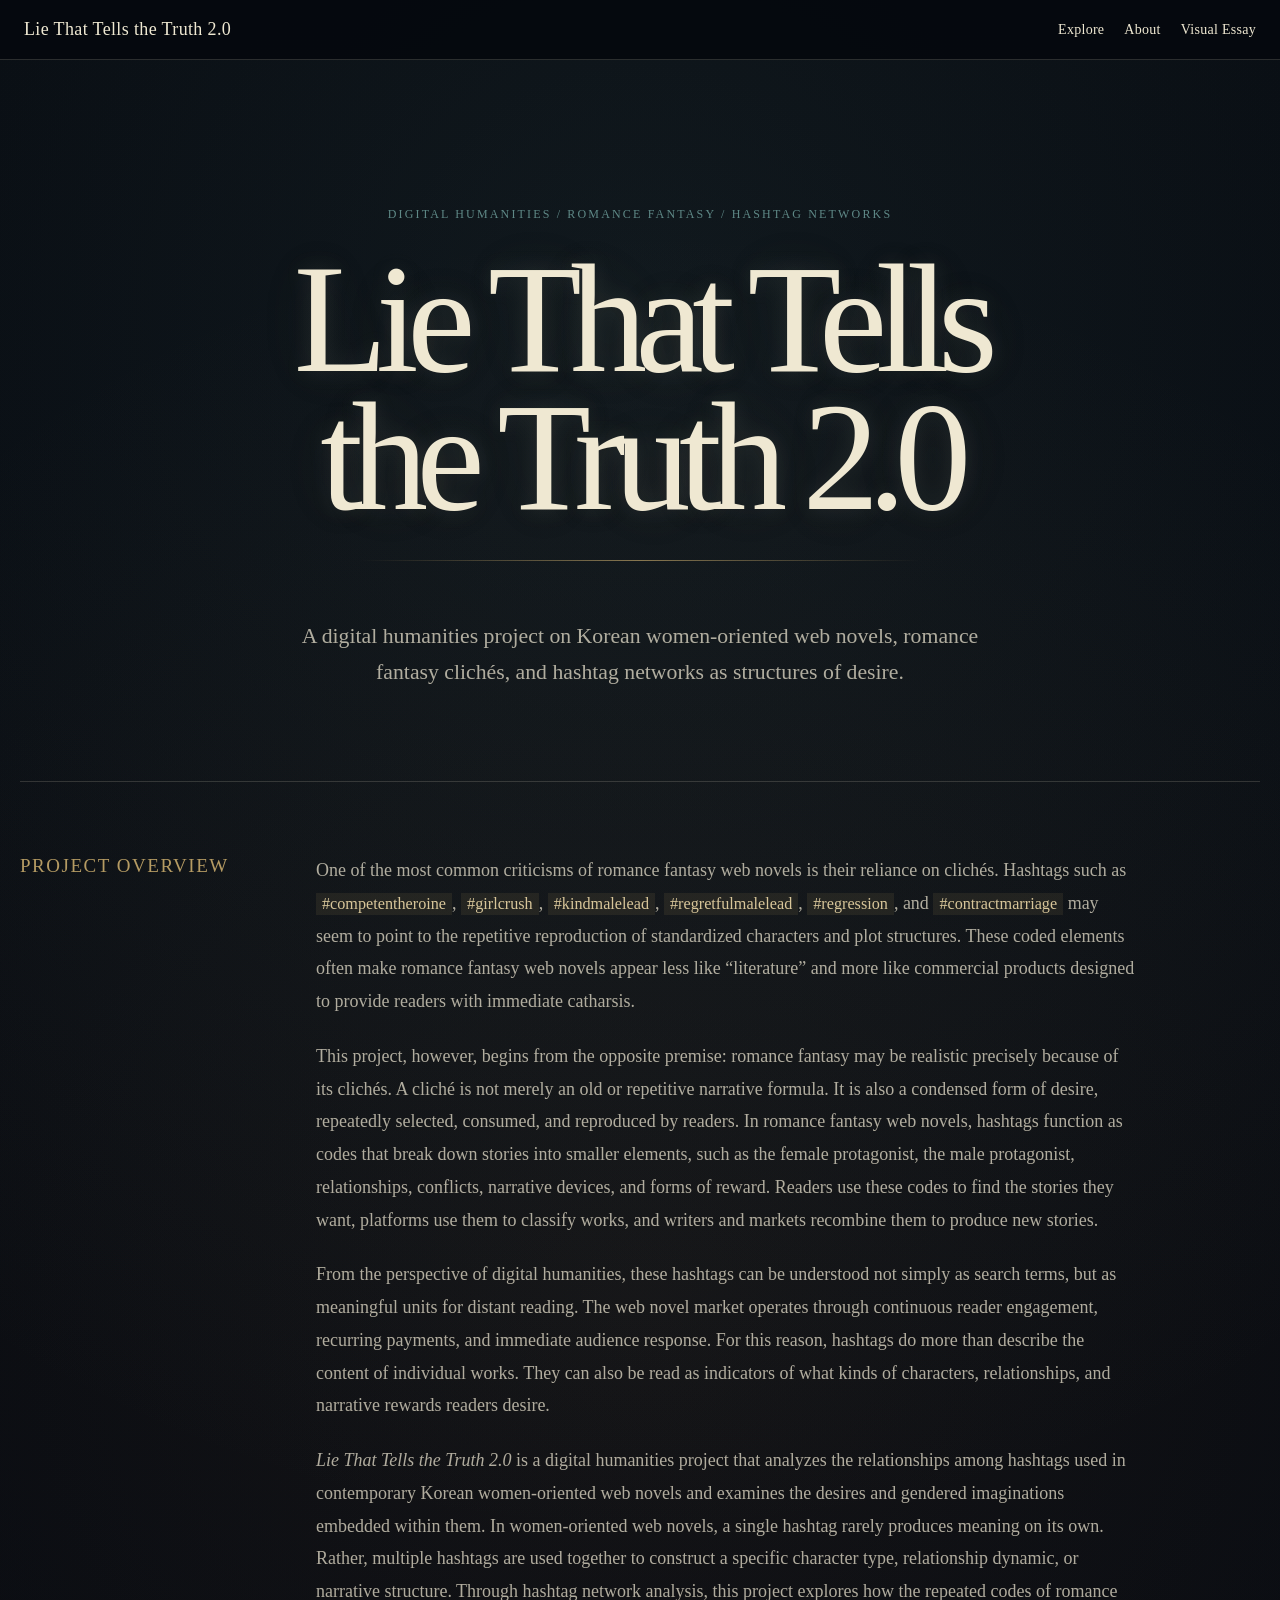
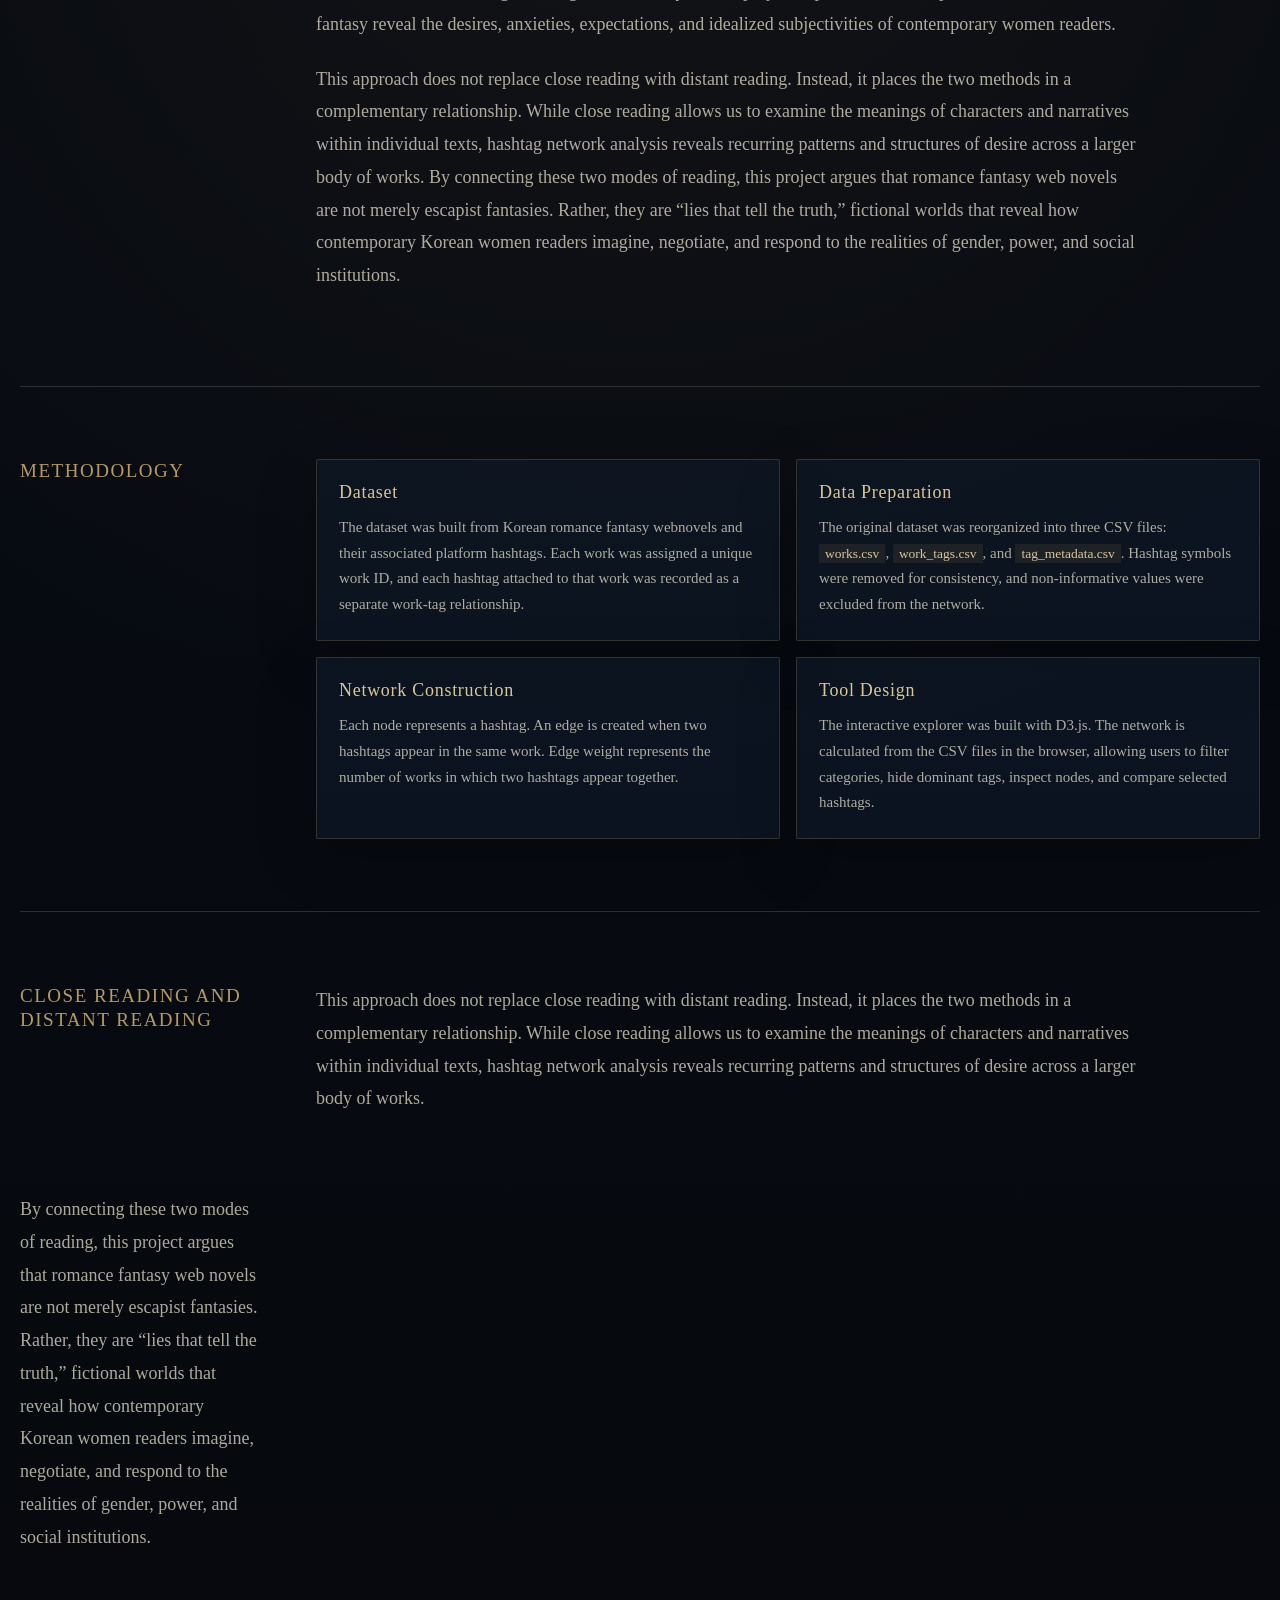
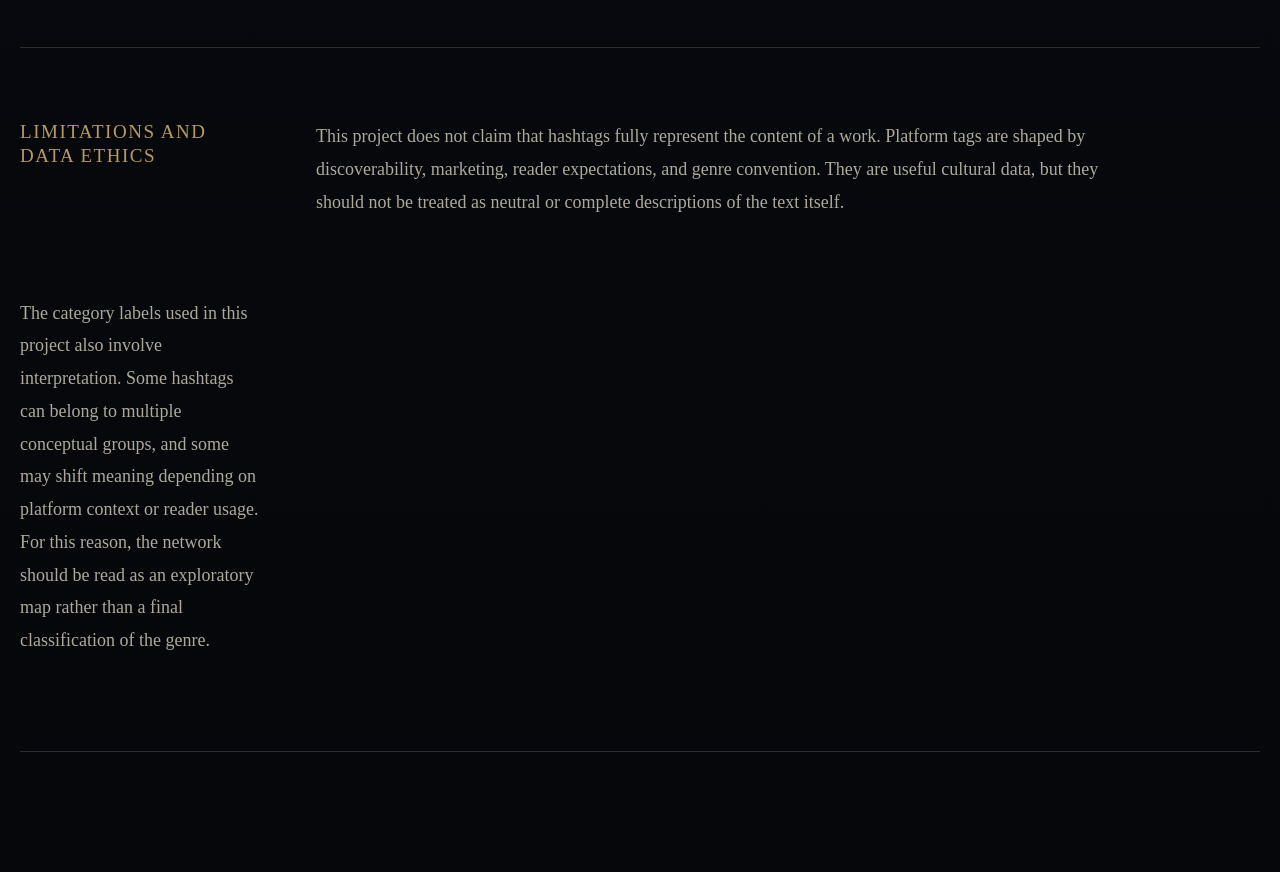
==== commit dc761654: "Update about.html" ====
--- a/about.html
+++ b/about.html
@@ -32,63 +32,58 @@
       </p>
     </section>
 
-    <section class="about-section about-intro">
-      <p class="lead-paragraph">
-        One of the most common criticisms of romance fantasy web novels is their reliance on clichés.
-        Hashtags such as <code>#competentheroine</code>, <code>#girlcrush</code>,
-        <code>#kindmalelead</code>, <code>#regretfulmalelead</code>, <code>#regression</code>,
-        and <code>#contractmarriage</code> may seem to point to the repetitive reproduction of
-        standardized characters and plot structures.
-      </p>
-
-      <p>
-        These coded elements often make romance fantasy web novels appear less like “literature”
-        and more like commercial products designed to provide readers with immediate catharsis.
-      </p>
-
-      <blockquote class="about-pullquote">
-        Romance fantasy may be realistic precisely because of its clichés.
-      </blockquote>
-
-      <p>
-        A cliché is not merely an old or repetitive narrative formula. It is also a condensed form
-        of desire, repeatedly selected, consumed, and reproduced by readers. In romance fantasy web
-        novels, hashtags function as codes that break down stories into smaller elements, such as
-        the female protagonist, the male protagonist, relationships, conflicts, narrative devices,
-        and forms of reward.
-      </p>
-
-      <p>
-        Readers use these codes to find the stories they want, platforms use them to classify works,
-        and writers and markets recombine them to produce new stories.
-      </p>
-    </section>
-
     <section class="about-section">
       <h2>Project Overview</h2>
 
-      <p>
-        From the perspective of digital humanities, these hashtags can be understood not simply as
-        search terms, but as meaningful units for distant reading. The web novel market operates
-        through continuous reader engagement, recurring payments, and immediate audience response.
-        For this reason, hashtags do more than describe the content of individual works. They can
-        also be read as indicators of what kinds of characters, relationships, and narrative rewards
-        readers desire.
-      </p>
-
-      <p>
-        <em>Lie That Tells the Truth 2.0</em> analyzes the relationships among hashtags used in
-        contemporary Korean women-oriented web novels and examines the desires and gendered
-        imaginations embedded within them. In women-oriented web novels, a single hashtag rarely
-        produces meaning on its own. Rather, multiple hashtags are used together to construct a
-        specific character type, relationship dynamic, or narrative structure.
-      </p>
-
-      <p>
-        Through hashtag network analysis, this project explores how the repeated codes of romance
-        fantasy reveal the desires, anxieties, expectations, and idealized subjectivities of
-        contemporary women readers.
-      </p>
+      <div class="about-text">
+        <p>
+          One of the most common criticisms of romance fantasy web novels is their reliance on clichés.
+          Hashtags such as <code>#competentheroine</code>, <code>#girlcrush</code>,
+          <code>#kindmalelead</code>, <code>#regretfulmalelead</code>, <code>#regression</code>,
+          and <code>#contractmarriage</code> may seem to point to the repetitive reproduction of
+          standardized characters and plot structures. These coded elements often make romance fantasy
+          web novels appear less like “literature” and more like commercial products designed to provide
+          readers with immediate catharsis.
+        </p>
+    
+        <p>
+          This project, however, begins from the opposite premise: romance fantasy may be realistic
+          precisely because of its clichés. A cliché is not merely an old or repetitive narrative formula.
+          It is also a condensed form of desire, repeatedly selected, consumed, and reproduced by readers.
+          In romance fantasy web novels, hashtags function as codes that break down stories into smaller
+          elements, such as the female protagonist, the male protagonist, relationships, conflicts,
+          narrative devices, and forms of reward. Readers use these codes to find the stories they want,
+          platforms use them to classify works, and writers and markets recombine them to produce new stories.
+        </p>
+    
+        <p>
+          From the perspective of digital humanities, these hashtags can be understood not simply as
+          search terms, but as meaningful units for distant reading. The web novel market operates through
+          continuous reader engagement, recurring payments, and immediate audience response. For this reason,
+          hashtags do more than describe the content of individual works. They can also be read as indicators
+          of what kinds of characters, relationships, and narrative rewards readers desire.
+        </p>
+    
+        <p>
+          <em>Lie That Tells the Truth 2.0</em> is a digital humanities project that analyzes the
+          relationships among hashtags used in contemporary Korean women-oriented web novels and examines
+          the desires and gendered imaginations embedded within them. In women-oriented web novels, a
+          single hashtag rarely produces meaning on its own. Rather, multiple hashtags are used together
+          to construct a specific character type, relationship dynamic, or narrative structure. Through
+          hashtag network analysis, this project explores how the repeated codes of romance fantasy reveal
+          the desires, anxieties, expectations, and idealized subjectivities of contemporary women readers.
+        </p>
+    
+        <p>
+          This approach does not replace close reading with distant reading. Instead, it places the two
+          methods in a complementary relationship. While close reading allows us to examine the meanings
+          of characters and narratives within individual texts, hashtag network analysis reveals recurring
+          patterns and structures of desire across a larger body of works. By connecting these two modes
+          of reading, this project argues that romance fantasy web novels are not merely escapist fantasies.
+          Rather, they are “lies that tell the truth,” fictional worlds that reveal how contemporary Korean
+          women readers imagine, negotiate, and respond to the realities of gender, power, and social institutions.
+        </p>
+      </div>
     </section>
 
     <section class="about-section">
@@ -134,7 +129,7 @@
 
     <section class="about-section">
       <h2>Close Reading and Distant Reading</h2>
-
+      
       <p>
         This approach does not replace close reading with distant reading. Instead, it places the
         two methods in a complementary relationship. While close reading allows us to examine the
--- a/css/style.css
+++ b/css/style.css
@@ -898,3 +898,39 @@
     line-height: 0.92;
   }
 }
+
+.about-title {
+  max-width: 1100px;
+  margin: 0 auto;
+  color: var(--about-cream);
+  font-family: "Times New Roman", Georgia, serif;
+  font-size: clamp(78px, 12vw, 180px);
+  font-weight: 400;
+  line-height: 0.9;
+  letter-spacing: -0.075em;
+  text-align: center;
+  text-shadow:
+    0 0 22px rgba(239, 232, 210, 0.10),
+    0 0 60px rgba(181, 155, 99, 0.08);
+}
+
+.about-title::after {
+  content: "";
+  display: block;
+  width: min(560px, 72vw);
+  height: 1px;
+  margin: 34px auto 0;
+  background: linear-gradient(
+    90deg,
+    transparent,
+    rgba(181, 155, 99, 0.72),
+    transparent
+  );
+}
+
+@media (max-width: 700px) {
+  .about-title {
+    font-size: clamp(58px, 18vw, 100px);
+    letter-spacing: -0.06em;
+  }
+}
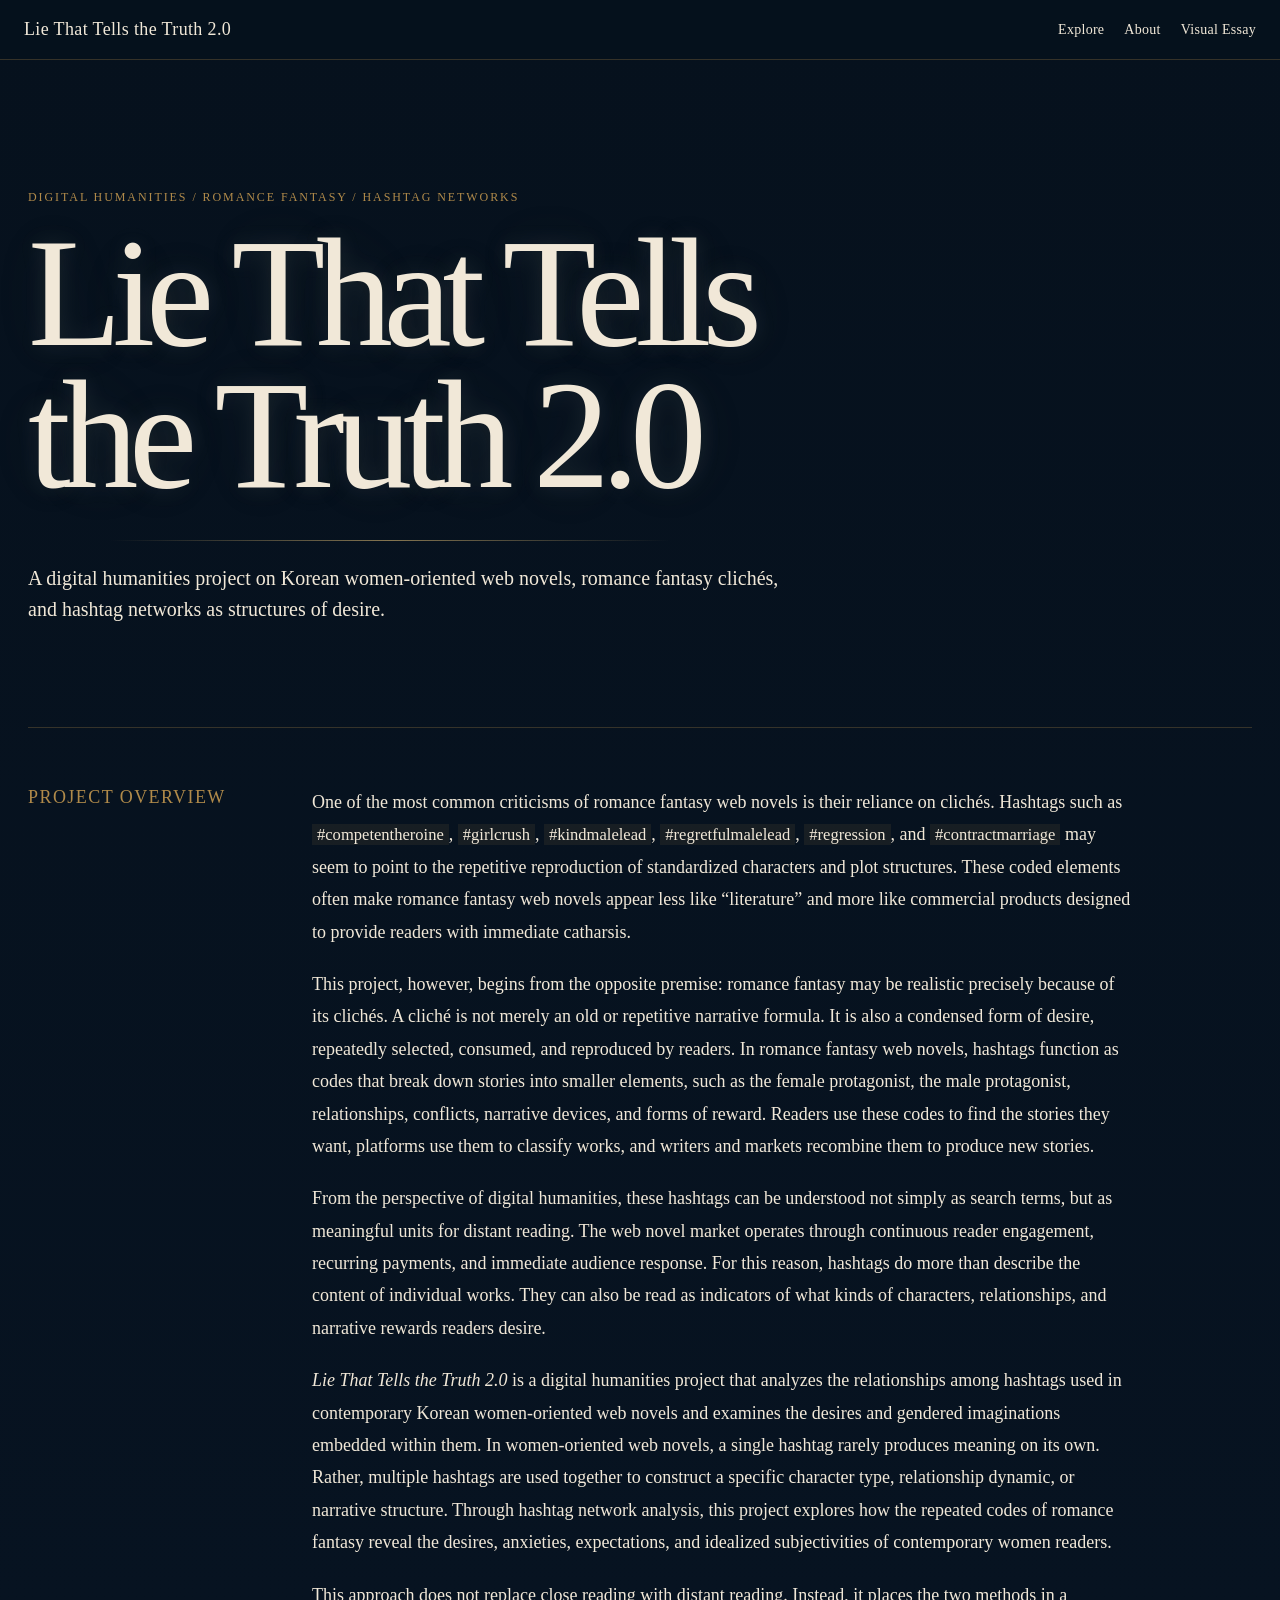
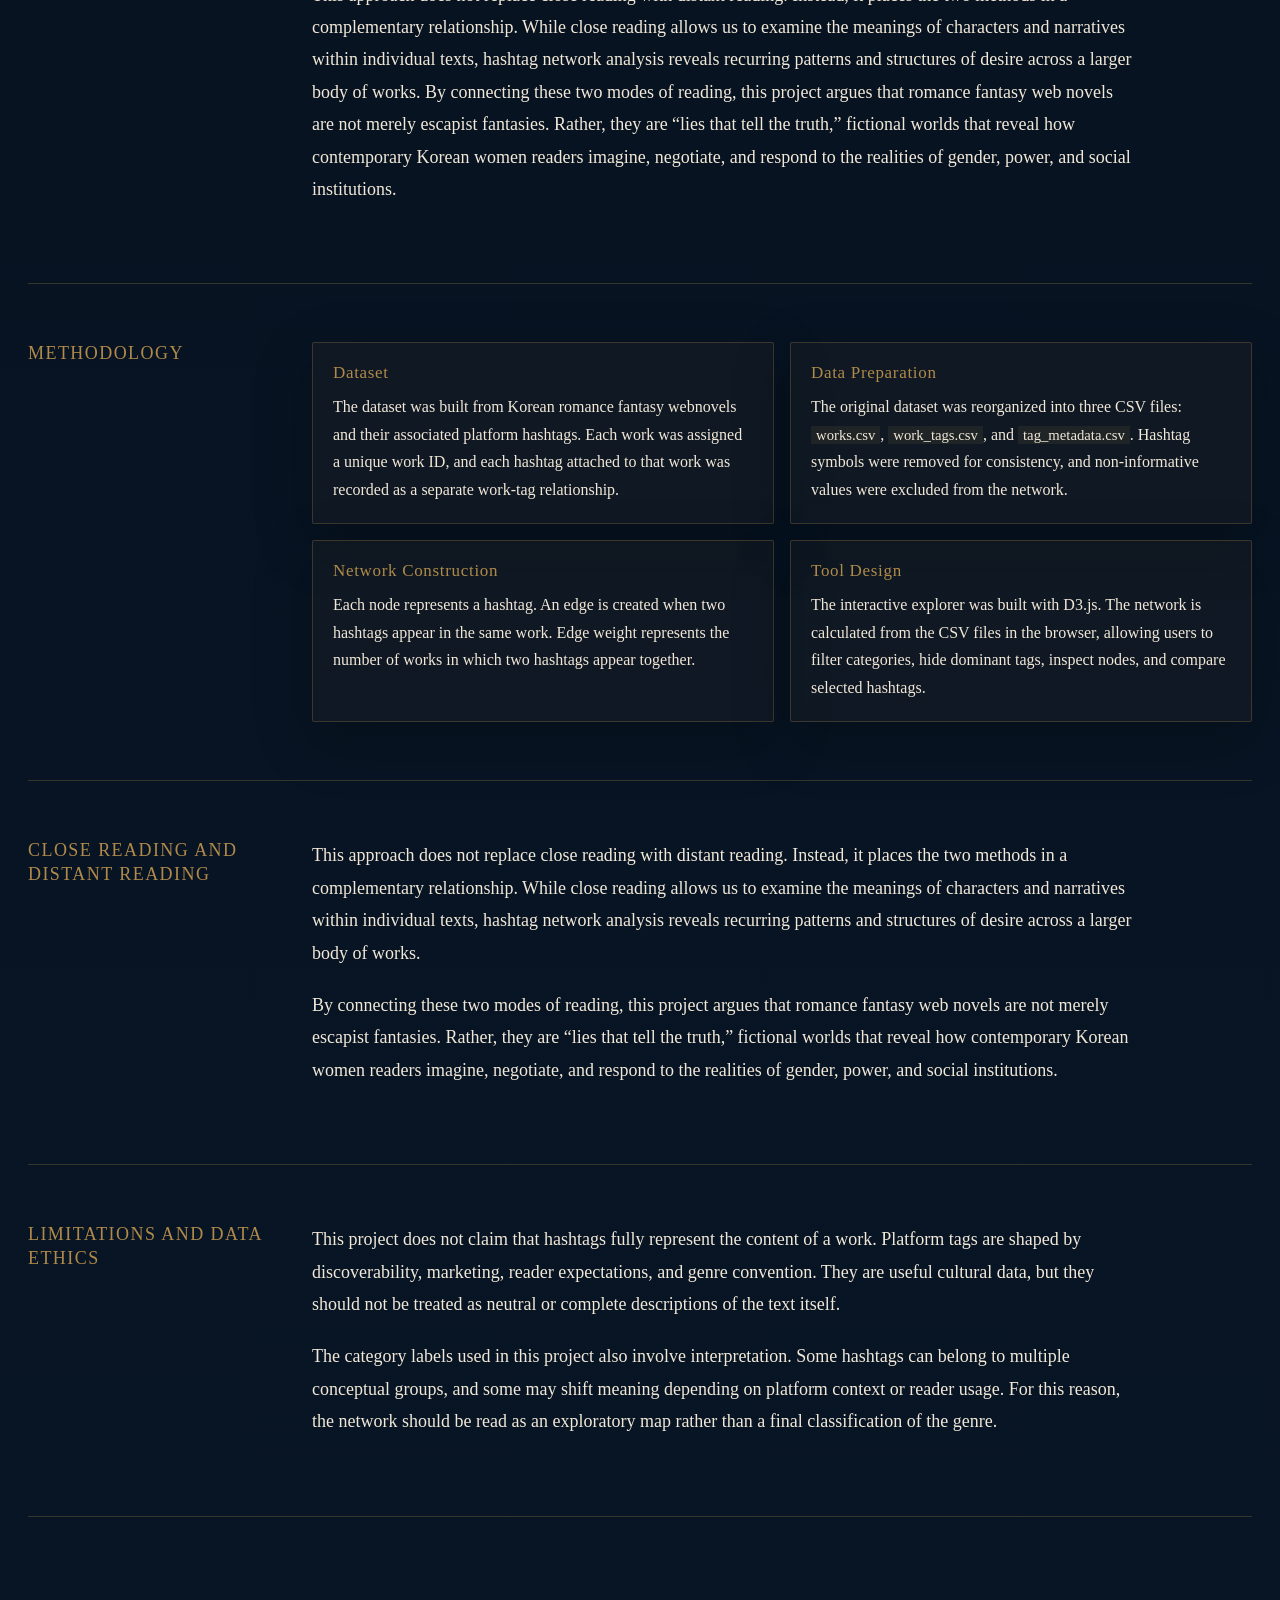
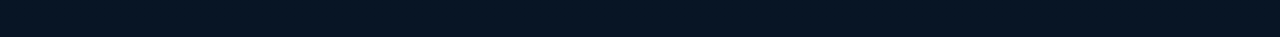
==== commit 3fc75bd2: "Update about.html" ====
--- a/about.html
+++ b/about.html
@@ -129,38 +129,40 @@
 
     <section class="about-section">
       <h2>Close Reading and Distant Reading</h2>
-      
-      <p>
-        This approach does not replace close reading with distant reading. Instead, it places the
-        two methods in a complementary relationship. While close reading allows us to examine the
-        meanings of characters and narratives within individual texts, hashtag network analysis
-        reveals recurring patterns and structures of desire across a larger body of works.
-      </p>
-
-      <p>
-        By connecting these two modes of reading, this project argues that romance fantasy web
-        novels are not merely escapist fantasies. Rather, they are “lies that tell the truth,”
-        fictional worlds that reveal how contemporary Korean women readers imagine, negotiate, and
-        respond to the realities of gender, power, and social institutions.
-      </p>
+      <div class="about-text">
+        <p>
+          This approach does not replace close reading with distant reading. Instead, it places the
+          two methods in a complementary relationship. While close reading allows us to examine the
+          meanings of characters and narratives within individual texts, hashtag network analysis
+          reveals recurring patterns and structures of desire across a larger body of works.
+        </p>
+  
+        <p>
+          By connecting these two modes of reading, this project argues that romance fantasy web
+          novels are not merely escapist fantasies. Rather, they are “lies that tell the truth,”
+          fictional worlds that reveal how contemporary Korean women readers imagine, negotiate, and
+          respond to the realities of gender, power, and social institutions.
+        </p>
+      </div>
     </section>
 
     <section class="about-section">
       <h2>Limitations and Data Ethics</h2>
-
-      <p>
-        This project does not claim that hashtags fully represent the content of a work. Platform
-        tags are shaped by discoverability, marketing, reader expectations, and genre convention.
-        They are useful cultural data, but they should not be treated as neutral or complete
-        descriptions of the text itself.
-      </p>
-
-      <p>
-        The category labels used in this project also involve interpretation. Some hashtags can
-        belong to multiple conceptual groups, and some may shift meaning depending on platform
-        context or reader usage. For this reason, the network should be read as an exploratory map
-        rather than a final classification of the genre.
-      </p>
+       <div class="about-text">
+        <p>
+          This project does not claim that hashtags fully represent the content of a work. Platform
+          tags are shaped by discoverability, marketing, reader expectations, and genre convention.
+          They are useful cultural data, but they should not be treated as neutral or complete
+          descriptions of the text itself.
+        </p>
+  
+        <p>
+          The category labels used in this project also involve interpretation. Some hashtags can
+          belong to multiple conceptual groups, and some may shift meaning depending on platform
+          context or reader usage. For this reason, the network should be read as an exploratory map
+          rather than a final classification of the genre.
+        </p>
+       </div>
     </section>
   </main>
 </body>
--- a/css/style.css
+++ b/css/style.css
@@ -934,3 +934,175 @@
     letter-spacing: -0.06em;
   }
 }
+
+/* About page redesign */
+
+:root {
+  --about-bg: #06111d;
+  --about-bg-2: #081525;
+  --about-cream: #f1e8d8;
+  --about-gold: #b08a4a;
+  --about-brown: #5e4430;
+  --about-line: rgba(176, 138, 74, 0.28);
+}
+
+.about-page-body {
+  background: linear-gradient(180deg, var(--about-bg) 0%, var(--about-bg-2) 100%);
+  color: var(--about-cream);
+  font-family: Georgia, "Times New Roman", serif;
+}
+
+.about-topbar {
+  background: rgba(6, 17, 29, 0.96);
+  border-bottom: 1px solid var(--about-line);
+  color: var(--about-cream);
+  font-family: Georgia, "Times New Roman", serif;
+}
+
+.about-topbar .site-title,
+.about-topbar .nav-links a {
+  color: var(--about-cream);
+  font-family: Georgia, "Times New Roman", serif;
+  font-weight: 400;
+}
+
+.about-topbar .nav-links a:hover {
+  color: var(--about-gold);
+}
+
+.about-page {
+  width: min(1380px, calc(100% - 56px));
+  margin: 0 auto;
+  padding: 56px 0 120px;
+}
+
+.about-hero {
+  min-height: 68vh;
+  display: flex;
+  flex-direction: column;
+  justify-content: center;
+  align-items: flex-start;
+  text-align: left;
+  border-bottom: 1px solid var(--about-line);
+  padding: 28px 0 56px;
+}
+
+.about-eyebrow {
+  margin: 0 0 18px;
+  color: var(--about-gold);
+  font-size: 12px;
+  letter-spacing: 0.16em;
+  text-transform: uppercase;
+  font-weight: 400;
+}
+
+.about-title {
+  max-width: 1200px;
+  margin: 0;
+  color: var(--about-cream);
+  font-family: "Times New Roman", Georgia, serif;
+  font-size: clamp(92px, 12vw, 210px);
+  font-weight: 400;
+  line-height: 0.92;
+  letter-spacing: -0.06em;
+  text-align: left;
+}
+
+.about-subtitle {
+  max-width: 760px;
+  margin: 22px 0 0;
+  color: var(--about-cream);
+  font-size: 20px;
+  line-height: 1.55;
+  font-weight: 400;
+}
+
+.about-section {
+  display: grid;
+  grid-template-columns: 240px minmax(0, 1fr);
+  gap: 44px;
+  padding: 58px 0;
+  border-bottom: 1px solid var(--about-line);
+}
+
+.about-section h2 {
+  margin: 0;
+  color: var(--about-gold);
+  font-size: 18px;
+  line-height: 1.3;
+  font-weight: 400;
+  letter-spacing: 0.08em;
+  text-transform: uppercase;
+}
+
+.about-text {
+  max-width: 900px;
+}
+
+.about-section p,
+.about-text p {
+  margin: 0 0 20px;
+  color: var(--about-cream);
+  font-size: 18px;
+  line-height: 1.8;
+  font-weight: 400;
+}
+
+.about-section code,
+.about-text code {
+  padding: 1px 5px;
+  background: rgba(176, 138, 74, 0.10);
+  color: var(--about-cream);
+  font-family: Georgia, "Times New Roman", serif;
+  font-size: 0.92em;
+}
+
+.about-method-grid {
+  display: grid;
+  grid-template-columns: 1fr 1fr;
+  gap: 16px;
+}
+
+.about-method-card {
+  padding: 20px;
+  border: 1px solid var(--about-line);
+  background: rgba(94, 68, 48, 0.10);
+}
+
+.about-method-card h3 {
+  margin: 0 0 10px;
+  color: var(--about-gold);
+  font-size: 17px;
+  font-weight: 400;
+}
+
+.about-method-card p {
+  margin: 0;
+  color: var(--about-cream);
+  font-size: 16px;
+  line-height: 1.72;
+}
+
+@media (max-width: 900px) {
+  .about-page {
+    width: min(100% - 28px, 900px);
+  }
+
+  .about-title {
+    font-size: clamp(64px, 15vw, 120px);
+  }
+
+  .about-subtitle {
+    font-size: 17px;
+  }
+
+  .about-section {
+    grid-template-columns: 1fr;
+    gap: 18px;
+    padding: 42px 0;
+  }
+
+  .about-method-grid {
+    grid-template-columns: 1fr;
+  }
+}
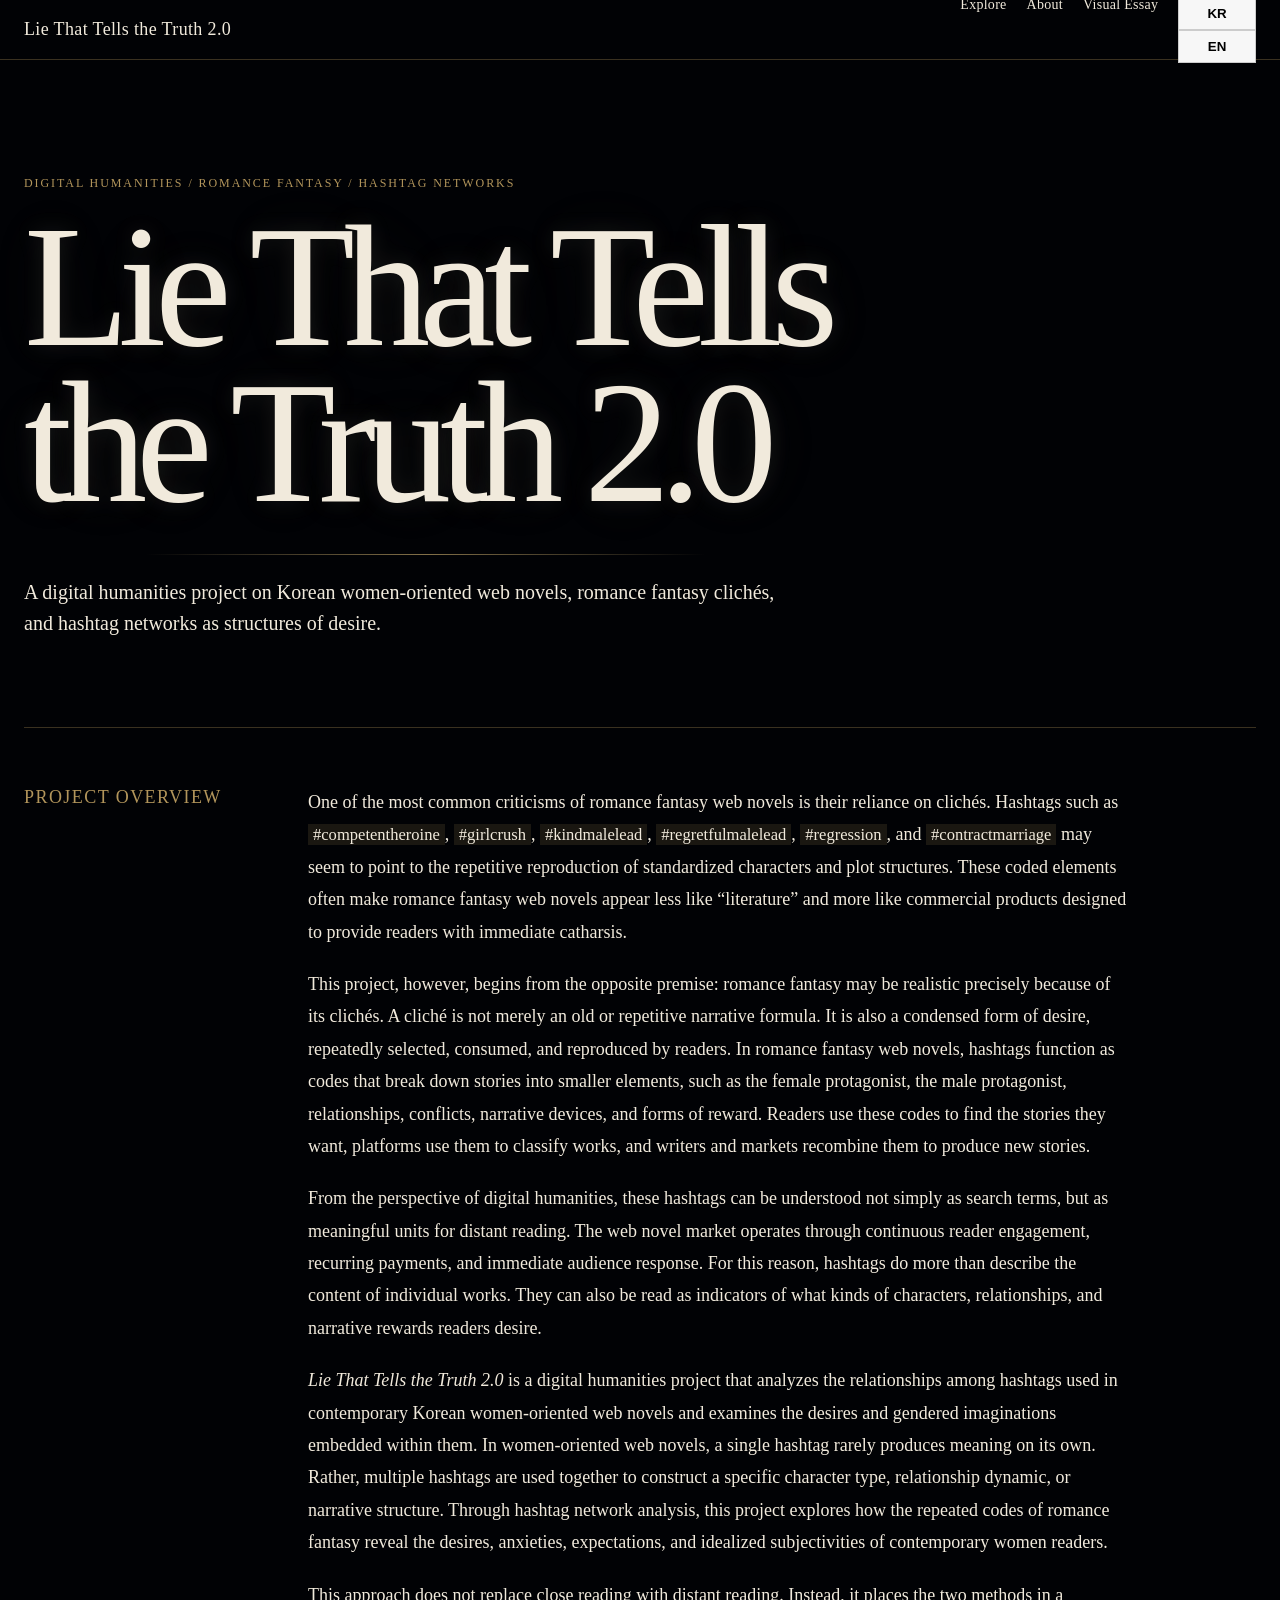
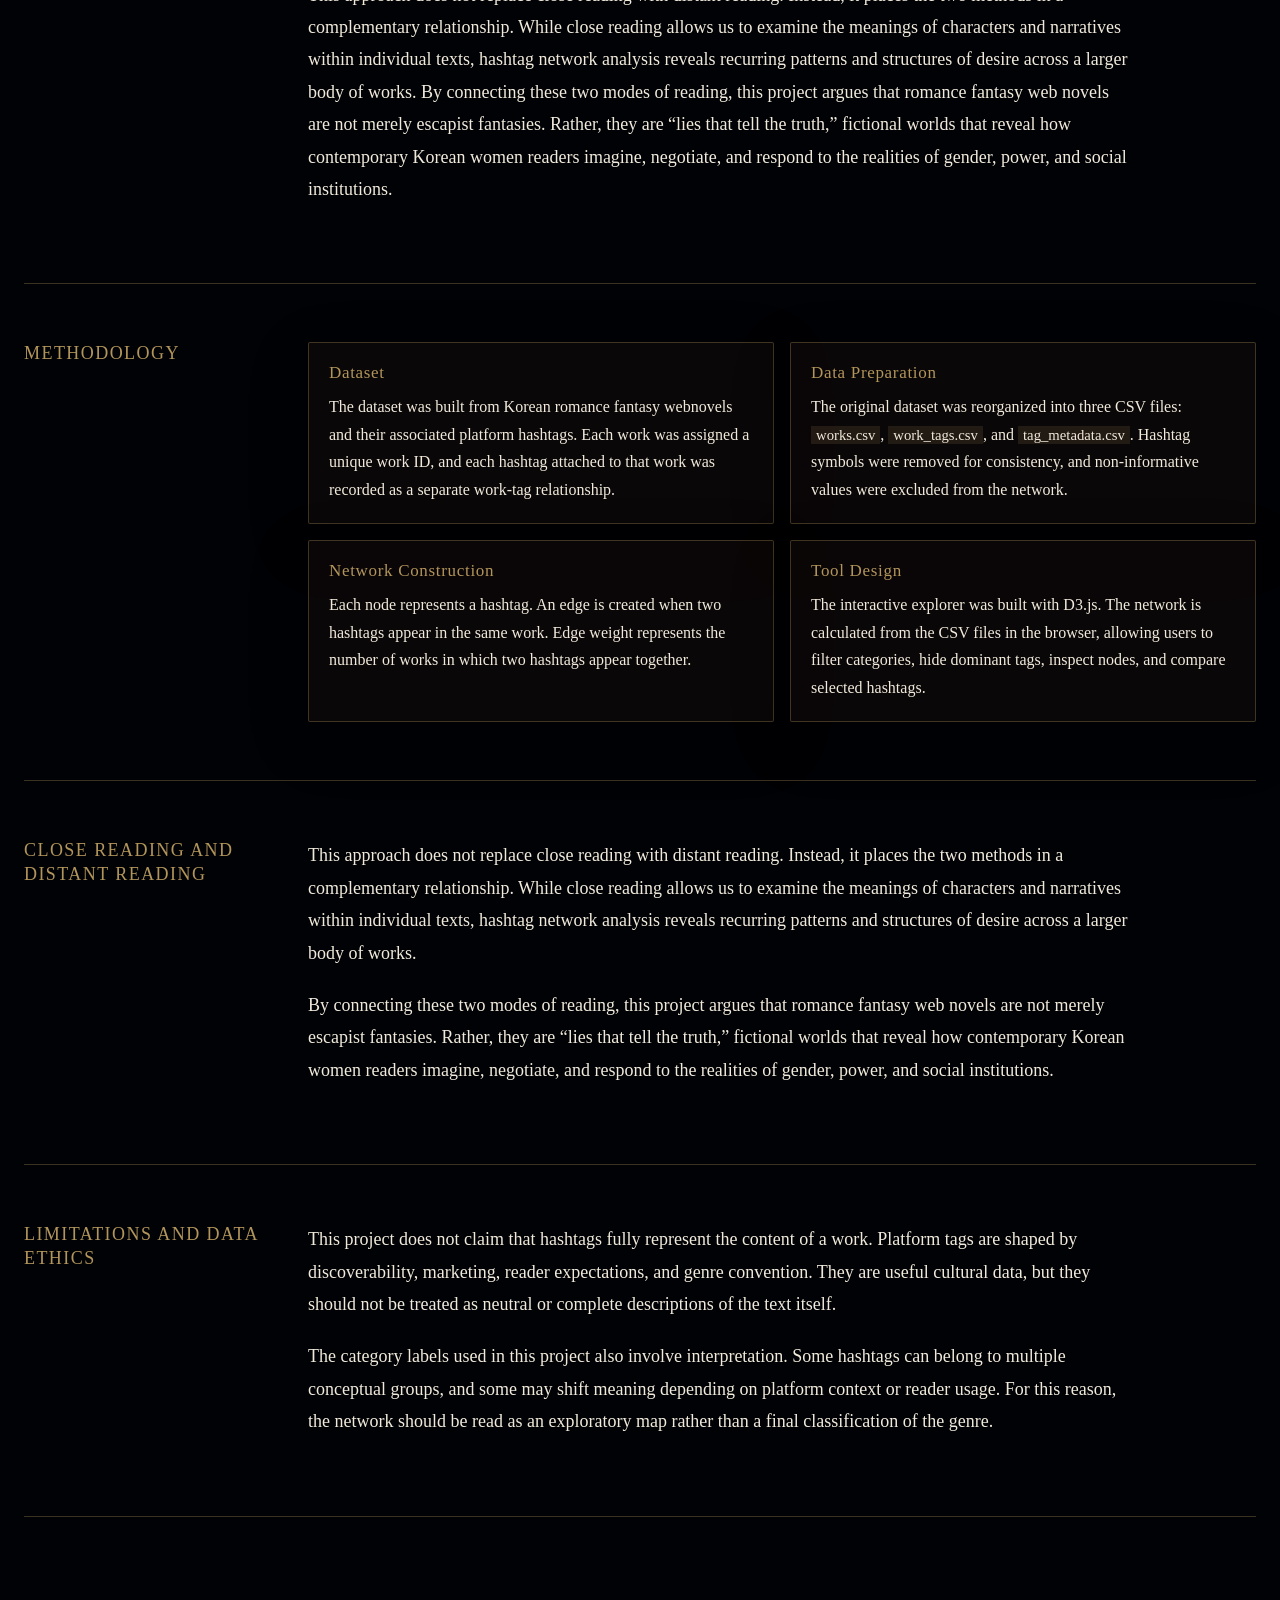
==== commit 32f050b2: "Update about.html" ====
--- a/about.html
+++ b/about.html
@@ -14,6 +14,11 @@
       <a href="index.html">Explore</a>
       <a href="about.html">About</a>
       <a href="essay.html">Visual Essay</a>
+
+      <div class="lang-toggle" aria-label="Language toggle">
+        <button type="button" class="lang-button" data-set-lang="ko">KR</button>
+        <button type="button" class="lang-button" data-set-lang="en">EN</button>
+      </div>
     </nav>
   </header>
 
--- a/css/style.css
+++ b/css/style.css
@@ -1106,3 +1106,83 @@
     grid-template-columns: 1fr;
   }
 }
+
+/* About page final color override */
+
+:root {
+  --about-bg: #020814;
+  --about-cream: #f1eadc;
+  --about-gold: #b2955b;
+  --about-brown: #4f3828;
+  --about-line: rgba(178, 149, 91, 0.35);
+}
+
+.about-page-body {
+  background: #020814 !important;
+  color: var(--about-cream);
+}
+
+.about-topbar {
+  background: #020814 !important;
+  border-bottom: 1px solid var(--about-line);
+}
+
+.about-page {
+  width: min(1480px, calc(100% - 48px));
+}
+
+.about-title {
+  color: var(--about-cream);
+  font-size: clamp(110px, 13.5vw, 230px);
+  font-weight: 400;
+  line-height: 0.9;
+  letter-spacing: -0.065em;
+  text-align: left;
+}
+
+.about-subtitle {
+  color: var(--about-cream);
+  opacity: 1;
+}
+
+.about-section h2 {
+  color: var(--about-gold);
+}
+
+.about-section p,
+.about-text p {
+  color: var(--about-cream);
+  opacity: 1;
+}
+
+.about-section code,
+.about-text code {
+  color: var(--about-cream);
+  background: rgba(178, 149, 91, 0.14);
+}
+
+/* About page darker background override */
+
+:root {
+  --about-bg: #010205;
+  --about-cream: #f1eadc;
+  --about-gold: #b2955b;
+  --about-brown: #3a2619;
+  --about-line: rgba(178, 149, 91, 0.32);
+}
+
+.about-page-body {
+  background: #010205 !important;
+  color: var(--about-cream);
+}
+
+.about-topbar {
+  background: #010205 !important;
+  border-bottom: 1px solid var(--about-line);
+}
+
+.about-method-card {
+  background: rgba(58, 38, 25, 0.18);
+  border-color: var(--about-line);
+}
+
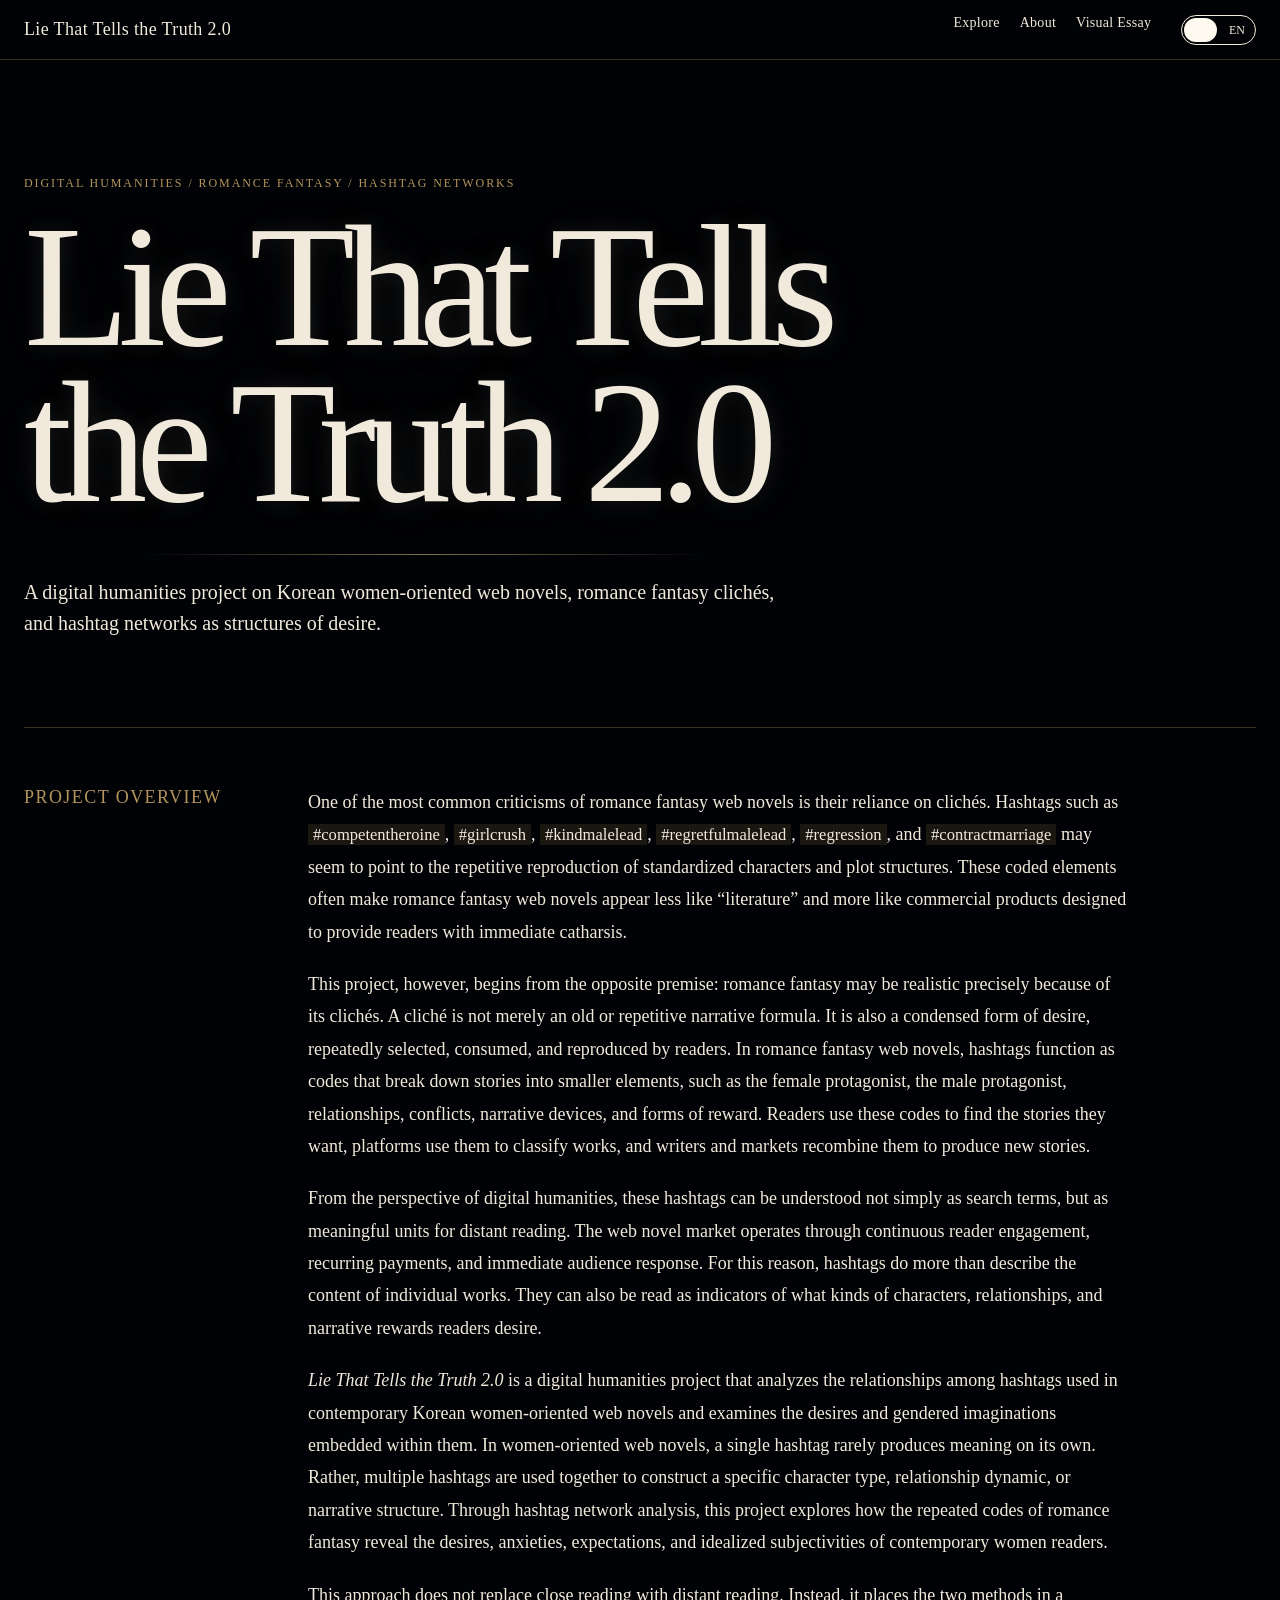
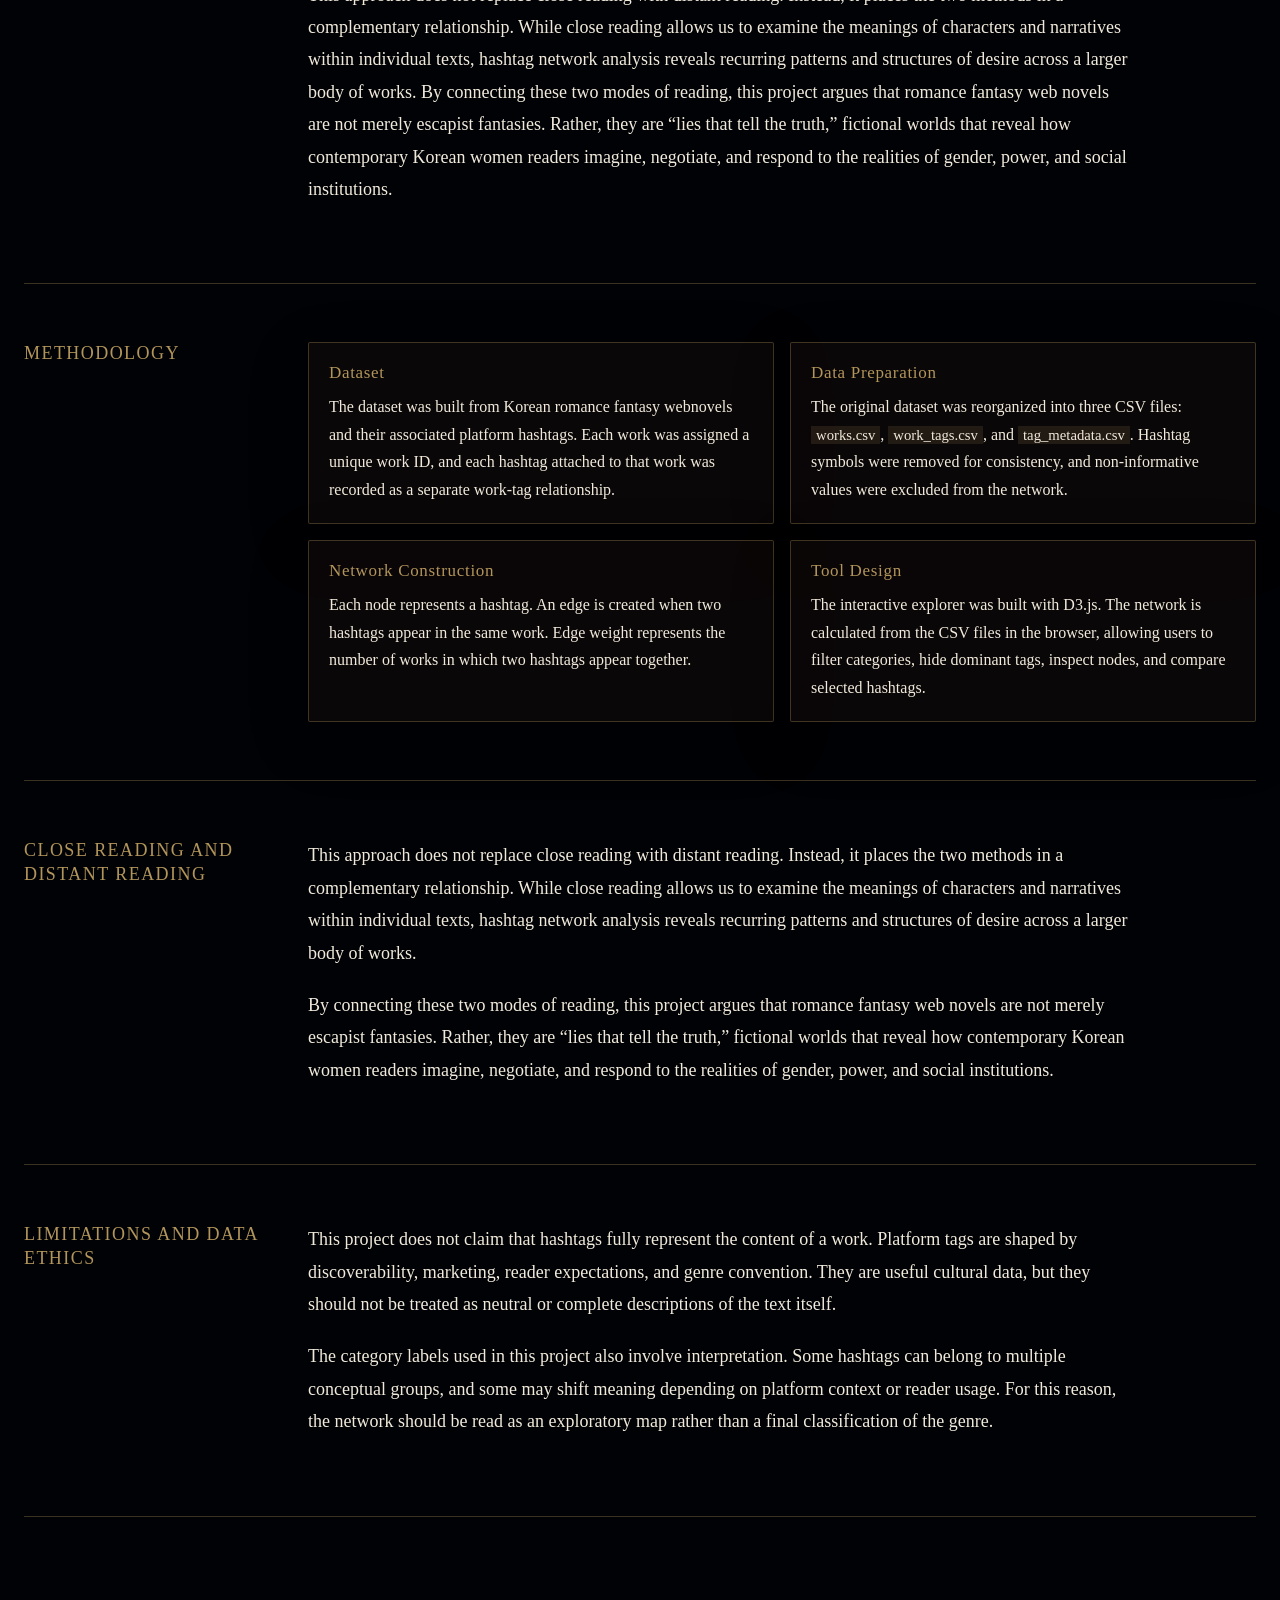
==== commit 5a02865e: "Update about.html" ====
--- a/about.html
+++ b/about.html
@@ -170,5 +170,7 @@
        </div>
     </section>
   </main>
+  <script src="js/language.js"></script>
+</body>
 </body>
 </html>
--- a/css/style.css
+++ b/css/style.css
@@ -1186,3 +1186,47 @@
   border-color: var(--about-line);
 }
 
+/* Language toggle */
+
+.lang-toggle {
+  display: inline-flex;
+  align-items: center;
+  gap: 4px;
+  margin-left: 10px;
+  border: 1px solid currentColor;
+  border-radius: 999px;
+  padding: 2px;
+}
+
+.lang-button {
+  border: none;
+  border-radius: 999px;
+  background: transparent;
+  color: inherit;
+  font: inherit;
+  font-size: 12px;
+  line-height: 1;
+  padding: 6px 8px;
+  cursor: pointer;
+}
+
+body[data-lang="ko"] .lang-button[data-set-lang="ko"],
+body[data-lang="en"] .lang-button[data-set-lang="en"] {
+  background: currentColor;
+  color: #fffaf0;
+}
+
+/* Bilingual content display */
+
+.lang-en,
+.lang-ko {
+  display: none;
+}
+
+body[data-lang="ko"] .lang-ko {
+  display: revert;
+}
+
+body[data-lang="en"] .lang-en {
+  display: revert;
+}
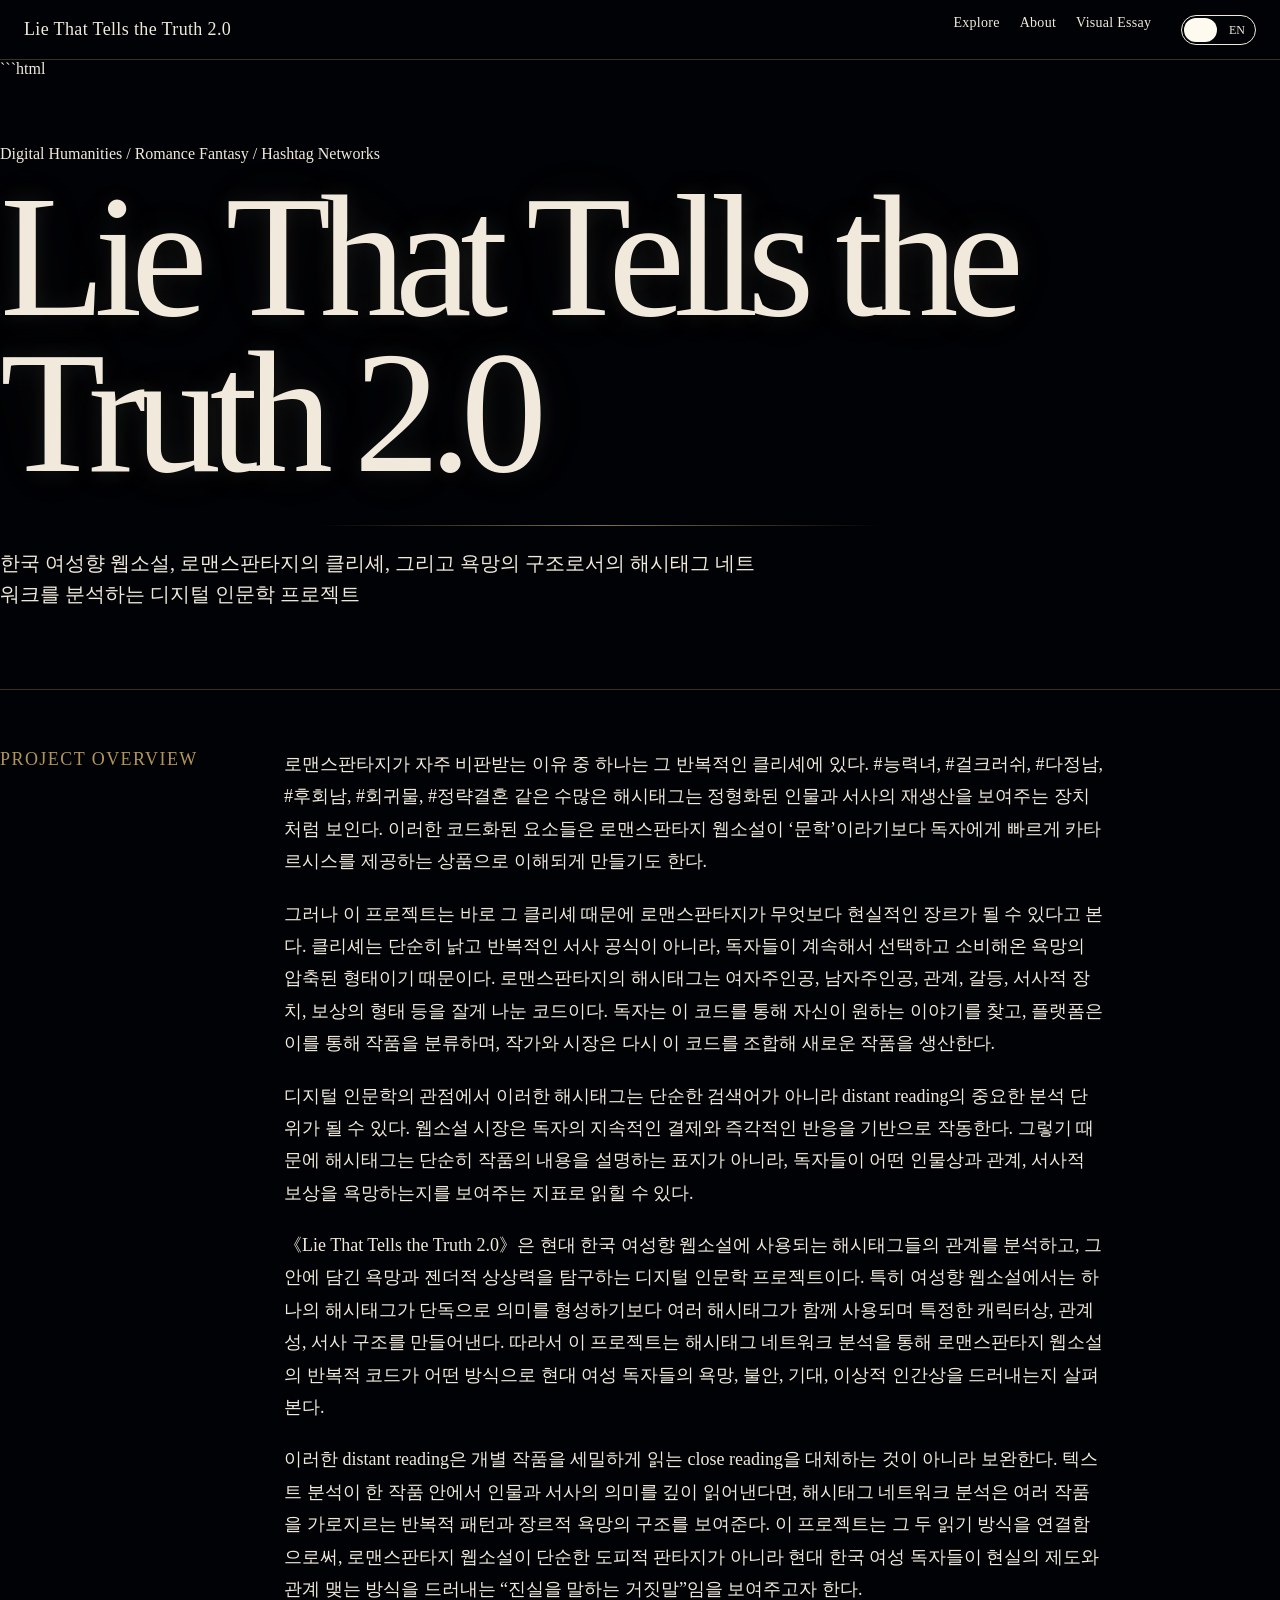
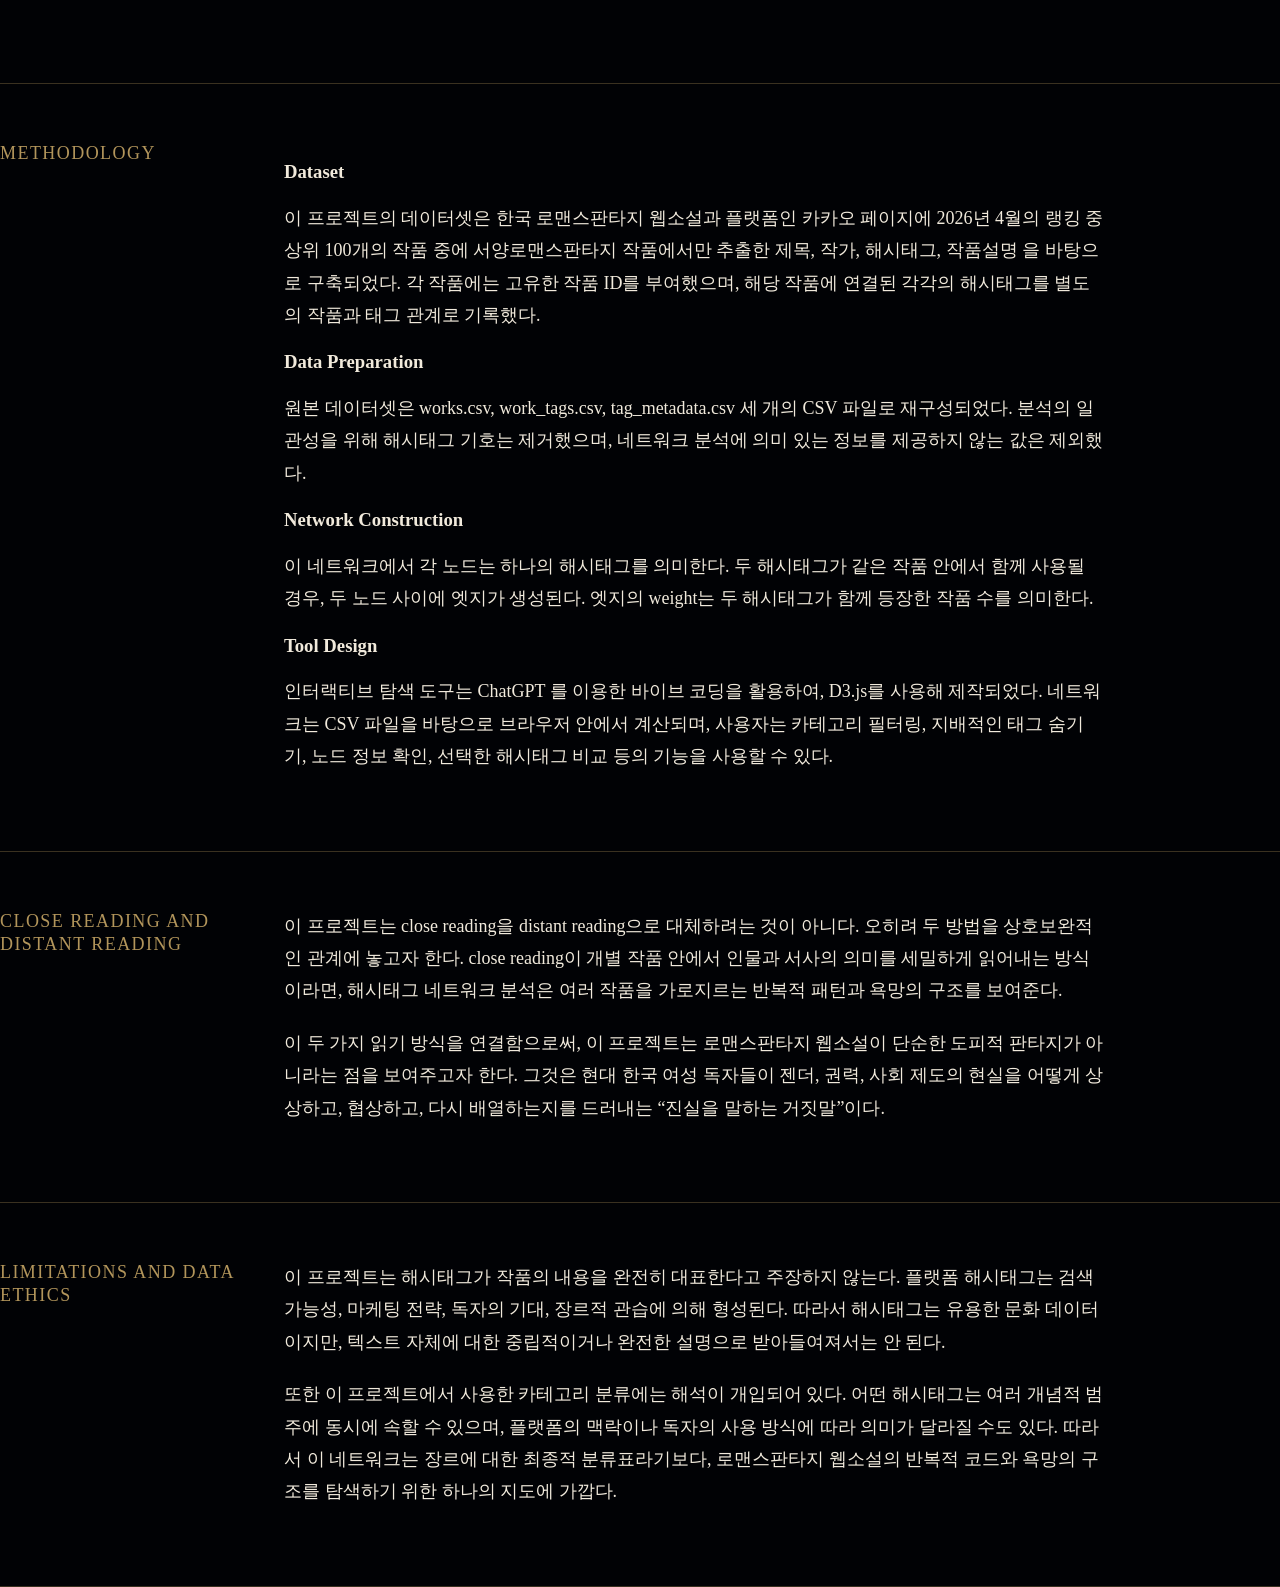
==== commit 7cef2ee7: "Update about.html" ====
--- a/about.html
+++ b/about.html
@@ -22,154 +22,193 @@
     </nav>
   </header>
 
-  <main class="about-page">
-    <section class="about-hero">
-      <p class="about-eyebrow">Digital Humanities / Romance Fantasy / Hashtag Networks</p>
+ ```html
+<main class="about-main">
+  <section class="about-hero">
+    <p class="about-kicker">
+      <span class="lang-ko">Digital Humanities / Romance Fantasy / Hashtag Networks</span>
+      <span class="lang-en">Digital Humanities / Romance Fantasy / Hashtag Networks</span>
+    </p>
 
     <h1 class="about-title">
-      Lie That Tells<br>
-      the Truth 2.0
+      <span class="lang-ko">Lie That Tells the Truth 2.0</span>
+      <span class="lang-en">Lie That Tells the Truth 2.0</span>
     </h1>
 
-      <p class="about-subtitle">
-        A digital humanities project on Korean women-oriented web novels,
-        romance fantasy clichés, and hashtag networks as structures of desire.
-      </p>
-    </section>
-
-    <section class="about-section">
-      <h2>Project Overview</h2>
-
-      <div class="about-text">
-        <p>
-          One of the most common criticisms of romance fantasy web novels is their reliance on clichés.
-          Hashtags such as <code>#competentheroine</code>, <code>#girlcrush</code>,
-          <code>#kindmalelead</code>, <code>#regretfulmalelead</code>, <code>#regression</code>,
-          and <code>#contractmarriage</code> may seem to point to the repetitive reproduction of
-          standardized characters and plot structures. These coded elements often make romance fantasy
-          web novels appear less like “literature” and more like commercial products designed to provide
-          readers with immediate catharsis.
-        </p>
-    
-        <p>
-          This project, however, begins from the opposite premise: romance fantasy may be realistic
-          precisely because of its clichés. A cliché is not merely an old or repetitive narrative formula.
-          It is also a condensed form of desire, repeatedly selected, consumed, and reproduced by readers.
-          In romance fantasy web novels, hashtags function as codes that break down stories into smaller
-          elements, such as the female protagonist, the male protagonist, relationships, conflicts,
-          narrative devices, and forms of reward. Readers use these codes to find the stories they want,
-          platforms use them to classify works, and writers and markets recombine them to produce new stories.
-        </p>
-    
-        <p>
-          From the perspective of digital humanities, these hashtags can be understood not simply as
-          search terms, but as meaningful units for distant reading. The web novel market operates through
-          continuous reader engagement, recurring payments, and immediate audience response. For this reason,
-          hashtags do more than describe the content of individual works. They can also be read as indicators
-          of what kinds of characters, relationships, and narrative rewards readers desire.
-        </p>
-    
-        <p>
-          <em>Lie That Tells the Truth 2.0</em> is a digital humanities project that analyzes the
-          relationships among hashtags used in contemporary Korean women-oriented web novels and examines
-          the desires and gendered imaginations embedded within them. In women-oriented web novels, a
-          single hashtag rarely produces meaning on its own. Rather, multiple hashtags are used together
-          to construct a specific character type, relationship dynamic, or narrative structure. Through
-          hashtag network analysis, this project explores how the repeated codes of romance fantasy reveal
-          the desires, anxieties, expectations, and idealized subjectivities of contemporary women readers.
-        </p>
-    
-        <p>
-          This approach does not replace close reading with distant reading. Instead, it places the two
-          methods in a complementary relationship. While close reading allows us to examine the meanings
-          of characters and narratives within individual texts, hashtag network analysis reveals recurring
-          patterns and structures of desire across a larger body of works. By connecting these two modes
-          of reading, this project argues that romance fantasy web novels are not merely escapist fantasies.
-          Rather, they are “lies that tell the truth,” fictional worlds that reveal how contemporary Korean
-          women readers imagine, negotiate, and respond to the realities of gender, power, and social institutions.
-        </p>
-      </div>
-    </section>
-
-    <section class="about-section">
-      <h2>Methodology</h2>
-
-      <div class="about-method-grid">
-        <article class="about-method-card">
-          <h3>Dataset</h3>
-          <p>
-            The dataset was built from Korean romance fantasy webnovels and their associated
-            platform hashtags. Each work was assigned a unique work ID, and each hashtag attached
-            to that work was recorded as a separate work-tag relationship.
-          </p>
-        </article>
-
-        <article class="about-method-card">
-          <h3>Data Preparation</h3>
-          <p>
-            The original dataset was reorganized into three CSV files: <code>works.csv</code>,
-            <code>work_tags.csv</code>, and <code>tag_metadata.csv</code>. Hashtag symbols were
-            removed for consistency, and non-informative values were excluded from the network.
-          </p>
-        </article>
-
-        <article class="about-method-card">
-          <h3>Network Construction</h3>
-          <p>
-            Each node represents a hashtag. An edge is created when two hashtags appear in the same
-            work. Edge weight represents the number of works in which two hashtags appear together.
-          </p>
-        </article>
-
-        <article class="about-method-card">
-          <h3>Tool Design</h3>
-          <p>
-            The interactive explorer was built with D3.js. The network is calculated from the CSV
-            files in the browser, allowing users to filter categories, hide dominant tags, inspect
-            nodes, and compare selected hashtags.
-          </p>
-        </article>
-      </div>
-    </section>
-
-    <section class="about-section">
-      <h2>Close Reading and Distant Reading</h2>
-      <div class="about-text">
-        <p>
-          This approach does not replace close reading with distant reading. Instead, it places the
-          two methods in a complementary relationship. While close reading allows us to examine the
-          meanings of characters and narratives within individual texts, hashtag network analysis
-          reveals recurring patterns and structures of desire across a larger body of works.
-        </p>
-  
-        <p>
-          By connecting these two modes of reading, this project argues that romance fantasy web
-          novels are not merely escapist fantasies. Rather, they are “lies that tell the truth,”
-          fictional worlds that reveal how contemporary Korean women readers imagine, negotiate, and
-          respond to the realities of gender, power, and social institutions.
-        </p>
-      </div>
-    </section>
-
-    <section class="about-section">
-      <h2>Limitations and Data Ethics</h2>
-       <div class="about-text">
-        <p>
-          This project does not claim that hashtags fully represent the content of a work. Platform
-          tags are shaped by discoverability, marketing, reader expectations, and genre convention.
-          They are useful cultural data, but they should not be treated as neutral or complete
-          descriptions of the text itself.
-        </p>
-  
-        <p>
-          The category labels used in this project also involve interpretation. Some hashtags can
-          belong to multiple conceptual groups, and some may shift meaning depending on platform
-          context or reader usage. For this reason, the network should be read as an exploratory map
-          rather than a final classification of the genre.
-        </p>
-       </div>
-    </section>
-  </main>
+    <p class="about-subtitle">
+      <span class="lang-ko">
+        한국 여성향 웹소설, 로맨스판타지의 클리셰, 그리고 욕망의 구조로서의 해시태그 네트워크를 분석하는 디지털 인문학 프로젝트
+      </span>
+      <span class="lang-en">
+        A digital humanities project analyzing Korean women-oriented web novels, the clichés of romance fantasy, and hashtag networks as structures of desire.
+      </span>
+    </p>
+  </section>
+
+  <section class="about-section">
+    <h2>
+      <span class="lang-ko">Project Overview</span>
+      <span class="lang-en">Project Overview</span>
+    </h2>
+
+    <div class="about-text">
+      <div class="lang-ko">
+        <p>
+          로맨스판타지가 자주 비판받는 이유 중 하나는 그 반복적인 클리셰에 있다. #능력녀, #걸크러쉬, #다정남, #후회남, #회귀물, #정략결혼 같은 수많은 해시태그는 정형화된 인물과 서사의 재생산을 보여주는 장치처럼 보인다. 이러한 코드화된 요소들은 로맨스판타지 웹소설이 ‘문학’이라기보다 독자에게 빠르게 카타르시스를 제공하는 상품으로 이해되게 만들기도 한다.
+        </p>
+
+        <p>
+          그러나 이 프로젝트는 바로 그 클리셰 때문에 로맨스판타지가 무엇보다 현실적인 장르가 될 수 있다고 본다. 클리셰는 단순히 낡고 반복적인 서사 공식이 아니라, 독자들이 계속해서 선택하고 소비해온 욕망의 압축된 형태이기 때문이다. 로맨스판타지의 해시태그는 여자주인공, 남자주인공, 관계, 갈등, 서사적 장치, 보상의 형태 등을 잘게 나눈 코드이다. 독자는 이 코드를 통해 자신이 원하는 이야기를 찾고, 플랫폼은 이를 통해 작품을 분류하며, 작가와 시장은 다시 이 코드를 조합해 새로운 작품을 생산한다.
+        </p>
+
+        <p>
+          디지털 인문학의 관점에서 이러한 해시태그는 단순한 검색어가 아니라 distant reading의 중요한 분석 단위가 될 수 있다. 웹소설 시장은 독자의 지속적인 결제와 즉각적인 반응을 기반으로 작동한다. 그렇기 때문에 해시태그는 단순히 작품의 내용을 설명하는 표지가 아니라, 독자들이 어떤 인물상과 관계, 서사적 보상을 욕망하는지를 보여주는 지표로 읽힐 수 있다.
+        </p>
+
+        <p>
+          《Lie That Tells the Truth 2.0》은 현대 한국 여성향 웹소설에 사용되는 해시태그들의 관계를 분석하고, 그 안에 담긴 욕망과 젠더적 상상력을 탐구하는 디지털 인문학 프로젝트이다. 특히 여성향 웹소설에서는 하나의 해시태그가 단독으로 의미를 형성하기보다 여러 해시태그가 함께 사용되며 특정한 캐릭터상, 관계성, 서사 구조를 만들어낸다. 따라서 이 프로젝트는 해시태그 네트워크 분석을 통해 로맨스판타지 웹소설의 반복적 코드가 어떤 방식으로 현대 여성 독자들의 욕망, 불안, 기대, 이상적 인간상을 드러내는지 살펴본다.
+        </p>
+
+        <p>
+          이러한 distant reading은 개별 작품을 세밀하게 읽는 close reading을 대체하는 것이 아니라 보완한다. 텍스트 분석이 한 작품 안에서 인물과 서사의 의미를 깊이 읽어낸다면, 해시태그 네트워크 분석은 여러 작품을 가로지르는 반복적 패턴과 장르적 욕망의 구조를 보여준다. 이 프로젝트는 그 두 읽기 방식을 연결함으로써, 로맨스판타지 웹소설이 단순한 도피적 판타지가 아니라 현대 한국 여성 독자들이 현실의 제도와 관계 맺는 방식을 드러내는 “진실을 말하는 거짓말”임을 보여주고자 한다.
+        </p>
+      </div>
+
+      <div class="lang-en">
+        <p>
+          One of the most common criticisms of romance fantasy web novels is their reliance on repetitive clichés. Hashtags such as #competentheroine, #girlcrush, #kindmalelead, #regretfulmalelead, #regression, and #contractmarriage may seem to point to the reproduction of standardized characters and narrative structures. These coded elements often make romance fantasy web novels appear less like “literature” and more like commercial products designed to provide readers with quick catharsis.
+        </p>
+
+        <p>
+          This project, however, begins from the opposite premise: romance fantasy may be realistic precisely because of its clichés. A cliché is not merely an old or repetitive narrative formula. It is also a condensed form of desire, repeatedly selected and consumed by readers. In romance fantasy web novels, hashtags function as codes that break stories down into smaller elements, such as the female protagonist, the male protagonist, relationships, conflicts, narrative devices, and forms of reward. Readers use these codes to find the stories they want, platforms use them to classify works, and writers and the market recombine them to produce new stories.
+        </p>
+
+        <p>
+          From the perspective of digital humanities, these hashtags can be understood not simply as search terms, but as important units for distant reading. The web novel market operates through continuous reader payment and immediate audience response. For this reason, hashtags do more than describe the content of individual works. They can also be read as indicators of what kinds of characters, relationships, and narrative rewards readers desire.
+        </p>
+
+        <p>
+          Lie That Tells the Truth 2.0 is a digital humanities project that analyzes the relationships among hashtags used in contemporary Korean women-oriented web novels and examines the desires and gendered imaginations embedded within them. In women-oriented web novels, a single hashtag rarely produces meaning on its own. Rather, multiple hashtags are used together to construct a specific character type, relationship dynamic, or narrative structure. Through hashtag network analysis, this project explores how the repeated codes of romance fantasy reveal the desires, anxieties, expectations, and idealized subjectivities of contemporary women readers.
+        </p>
+
+        <p>
+          This form of distant reading does not replace close reading of individual works. Instead, it complements it. While textual analysis allows us to examine the meanings of characters and narratives within a single work in depth, hashtag network analysis reveals recurring patterns and structures of genre desire across multiple works. By connecting these two modes of reading, this project aims to show that romance fantasy web novels are not merely escapist fantasies. Rather, they are “lies that tell the truth,” revealing how contemporary Korean women readers relate to the realities of social institutions.
+        </p>
+      </div>
+    </div>
+  </section>
+
+  <section class="about-section">
+    <h2>
+      <span class="lang-ko">Methodology</span>
+      <span class="lang-en">Methodology</span>
+    </h2>
+
+    <div class="about-text">
+      <div class="lang-ko">
+        <h3>Dataset</h3>
+        <p>
+          이 프로젝트의 데이터셋은 한국 로맨스판타지 웹소설과 플랫폼인 카카오 페이지에 2026년 4월의 랭킹 중 상위 100개의 작품 중에 서양로맨스판타지 작품에서만 추출한 제목, 작가, 해시태그, 작품설명 을 바탕으로 구축되었다. 각 작품에는 고유한 작품 ID를 부여했으며, 해당 작품에 연결된 각각의 해시태그를 별도의 작품과 태그 관계로 기록했다.
+        </p>
+
+        <h3>Data Preparation</h3>
+        <p>
+          원본 데이터셋은 works.csv, work_tags.csv, tag_metadata.csv 세 개의 CSV 파일로 재구성되었다. 분석의 일관성을 위해 해시태그 기호는 제거했으며, 네트워크 분석에 의미 있는 정보를 제공하지 않는 값은 제외했다.
+        </p>
+
+        <h3>Network Construction</h3>
+        <p>
+          이 네트워크에서 각 노드는 하나의 해시태그를 의미한다. 두 해시태그가 같은 작품 안에서 함께 사용될 경우, 두 노드 사이에 엣지가 생성된다. 엣지의 weight는 두 해시태그가 함께 등장한 작품 수를 의미한다.
+        </p>
+
+        <h3>Tool Design</h3>
+        <p>
+          인터랙티브 탐색 도구는 ChatGPT 를 이용한 바이브 코딩을 활용하여, D3.js를 사용해 제작되었다. 네트워크는 CSV 파일을 바탕으로 브라우저 안에서 계산되며, 사용자는 카테고리 필터링, 지배적인 태그 숨기기, 노드 정보 확인, 선택한 해시태그 비교 등의 기능을 사용할 수 있다.
+        </p>
+      </div>
+
+      <div class="lang-en">
+        <h3>Dataset</h3>
+        <p>
+          The dataset for this project was built from Korean romance fantasy web novels on KakaoPage. Among the top 100 works in the April 2026 monthly ranking, the dataset focuses only on Western-style romance fantasy works. From these works, I collected titles, authors, hashtags, and work descriptions. Each work was assigned a unique work ID, and each hashtag attached to that work was recorded as a separate work-tag relationship.
+        </p>
+
+        <h3>Data Preparation</h3>
+        <p>
+          The original dataset was reorganized into three CSV files: works.csv, work_tags.csv, and tag_metadata.csv. For consistency, hashtag symbols were removed, and values that did not provide meaningful information for network analysis were excluded.
+        </p>
+
+        <h3>Network Construction</h3>
+        <p>
+          In this network, each node represents a hashtag. When two hashtags appear together in the same work, an edge is created between the two nodes. The edge weight represents the number of works in which the two hashtags appear together.
+        </p>
+
+        <h3>Tool Design</h3>
+        <p>
+          The interactive exploration tool was created with D3.js through vibe coding with the assistance of ChatGPT. The network is calculated in the browser based on the CSV files. Users can filter categories, hide dominant tags, inspect node information, and compare selected hashtags.
+        </p>
+      </div>
+    </div>
+  </section>
+
+  <section class="about-section">
+    <h2>
+      <span class="lang-ko">Close Reading and Distant Reading</span>
+      <span class="lang-en">Close Reading and Distant Reading</span>
+    </h2>
+
+    <div class="about-text">
+      <div class="lang-ko">
+        <p>
+          이 프로젝트는 close reading을 distant reading으로 대체하려는 것이 아니다. 오히려 두 방법을 상호보완적인 관계에 놓고자 한다. close reading이 개별 작품 안에서 인물과 서사의 의미를 세밀하게 읽어내는 방식이라면, 해시태그 네트워크 분석은 여러 작품을 가로지르는 반복적 패턴과 욕망의 구조를 보여준다.
+        </p>
+
+        <p>
+          이 두 가지 읽기 방식을 연결함으로써, 이 프로젝트는 로맨스판타지 웹소설이 단순한 도피적 판타지가 아니라는 점을 보여주고자 한다. 그것은 현대 한국 여성 독자들이 젠더, 권력, 사회 제도의 현실을 어떻게 상상하고, 협상하고, 다시 배열하는지를 드러내는 “진실을 말하는 거짓말”이다.
+        </p>
+      </div>
+
+      <div class="lang-en">
+        <p>
+          This project does not seek to replace close reading with distant reading. Rather, it places the two methods in a complementary relationship. If close reading examines the meanings of characters and narratives within individual works in detail, hashtag network analysis reveals recurring patterns and structures of desire across multiple works.
+        </p>
+
+        <p>
+          By connecting these two modes of reading, this project aims to show that romance fantasy web novels are not simply escapist fantasies. They are “lies that tell the truth,” fictional worlds that reveal how contemporary Korean women readers imagine, negotiate, and rearrange the realities of gender, power, and social institutions.
+        </p>
+      </div>
+    </div>
+  </section>
+
+  <section class="about-section">
+    <h2>
+      <span class="lang-ko">Limitations and Data Ethics</span>
+      <span class="lang-en">Limitations and Data Ethics</span>
+    </h2>
+
+    <div class="about-text">
+      <div class="lang-ko">
+        <p>
+          이 프로젝트는 해시태그가 작품의 내용을 완전히 대표한다고 주장하지 않는다. 플랫폼 해시태그는 검색 가능성, 마케팅 전략, 독자의 기대, 장르적 관습에 의해 형성된다. 따라서 해시태그는 유용한 문화 데이터이지만, 텍스트 자체에 대한 중립적이거나 완전한 설명으로 받아들여져서는 안 된다.
+        </p>
+
+        <p>
+          또한 이 프로젝트에서 사용한 카테고리 분류에는 해석이 개입되어 있다. 어떤 해시태그는 여러 개념적 범주에 동시에 속할 수 있으며, 플랫폼의 맥락이나 독자의 사용 방식에 따라 의미가 달라질 수도 있다. 따라서 이 네트워크는 장르에 대한 최종적 분류표라기보다, 로맨스판타지 웹소설의 반복적 코드와 욕망의 구조를 탐색하기 위한 하나의 지도에 가깝다.
+        </p>
+      </div>
+
+      <div class="lang-en">
+        <p>
+          This project does not claim that hashtags fully represent the content of a work. Platform hashtags are shaped by discoverability, marketing strategies, reader expectations, and genre conventions. Therefore, hashtags are useful cultural data, but they should not be treated as neutral or complete descriptions of the text itself.
+        </p>
+
+        <p>
+          The category labels used in this project also involve interpretation. Some hashtags can belong to multiple conceptual categories, and their meanings may shift depending on platform context or reader usage. For this reason, the network should be read not as a final classification of the genre, but as an exploratory map of the repeated codes and structures of desire in romance fantasy web novels.
+        </p>
+      </div>
+    </div>
+  </section>
+</main>
   <script src="js/language.js"></script>
 </body>
 </body>
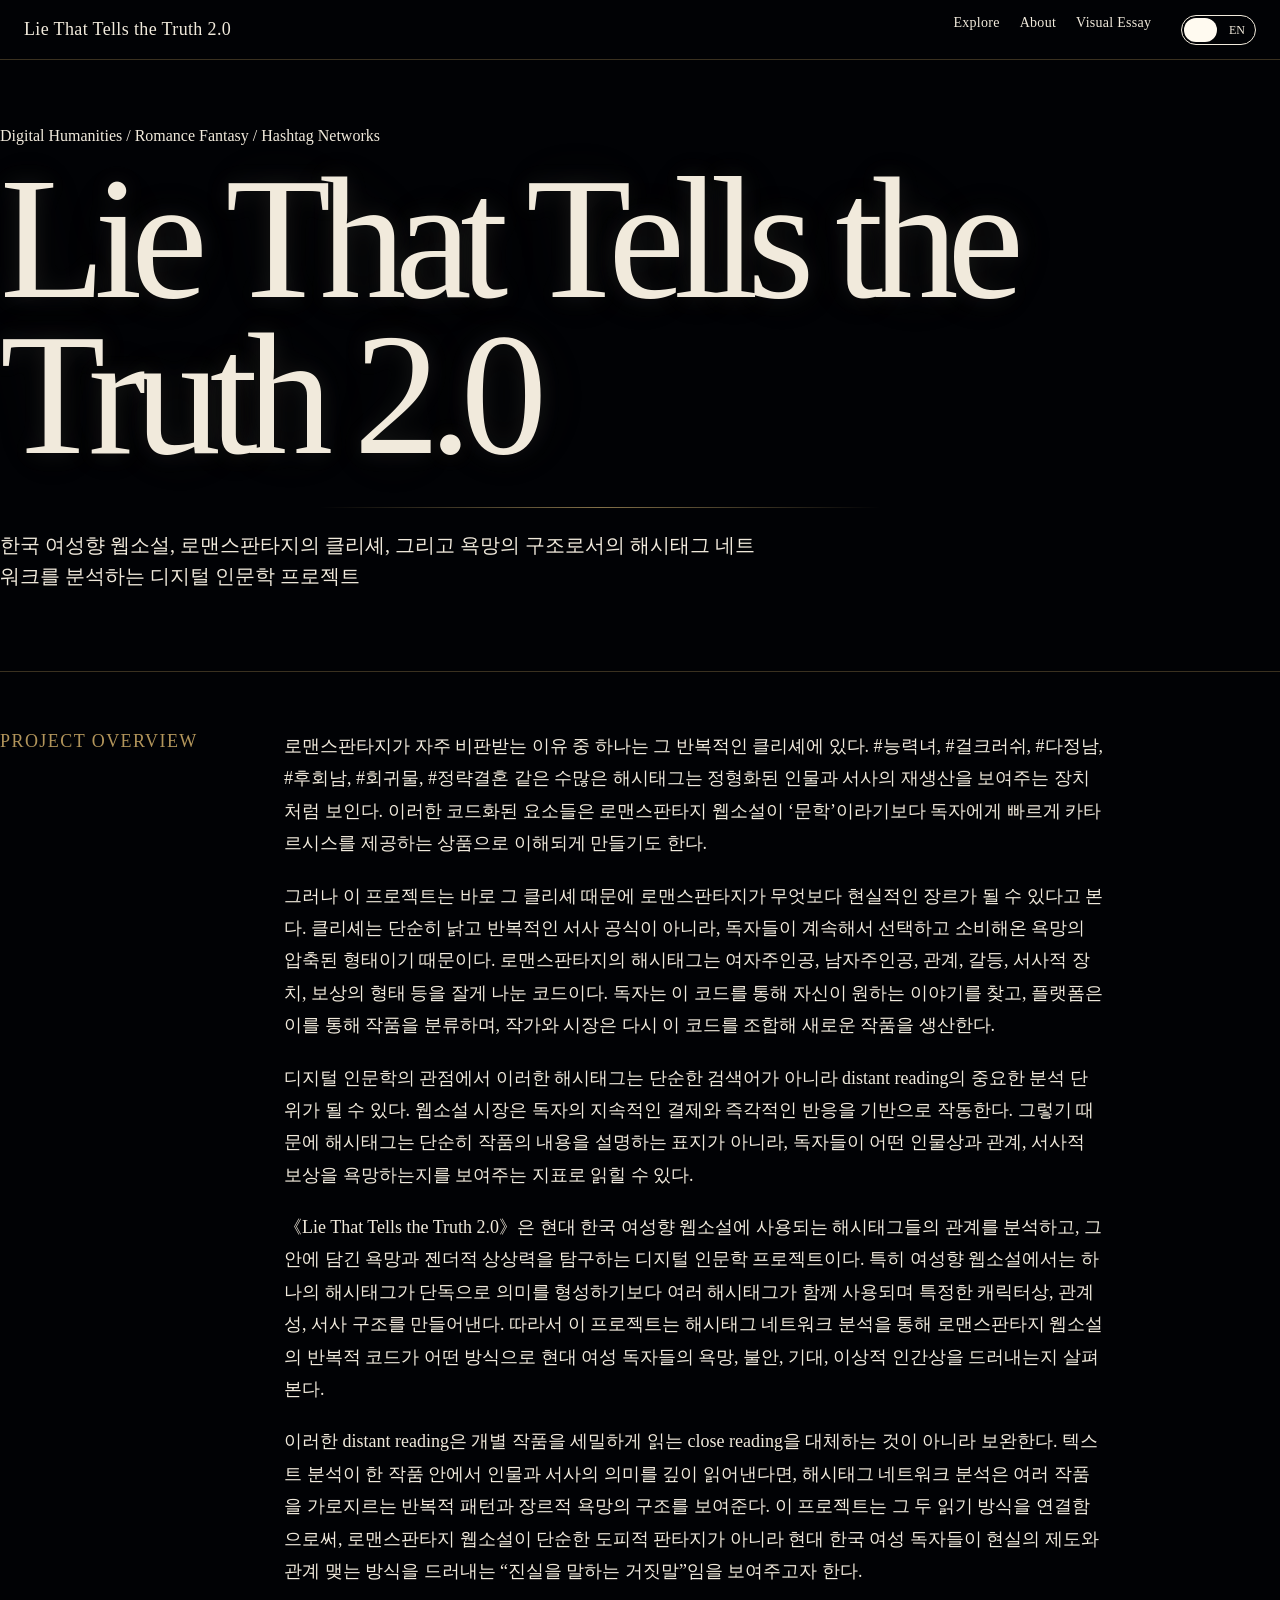
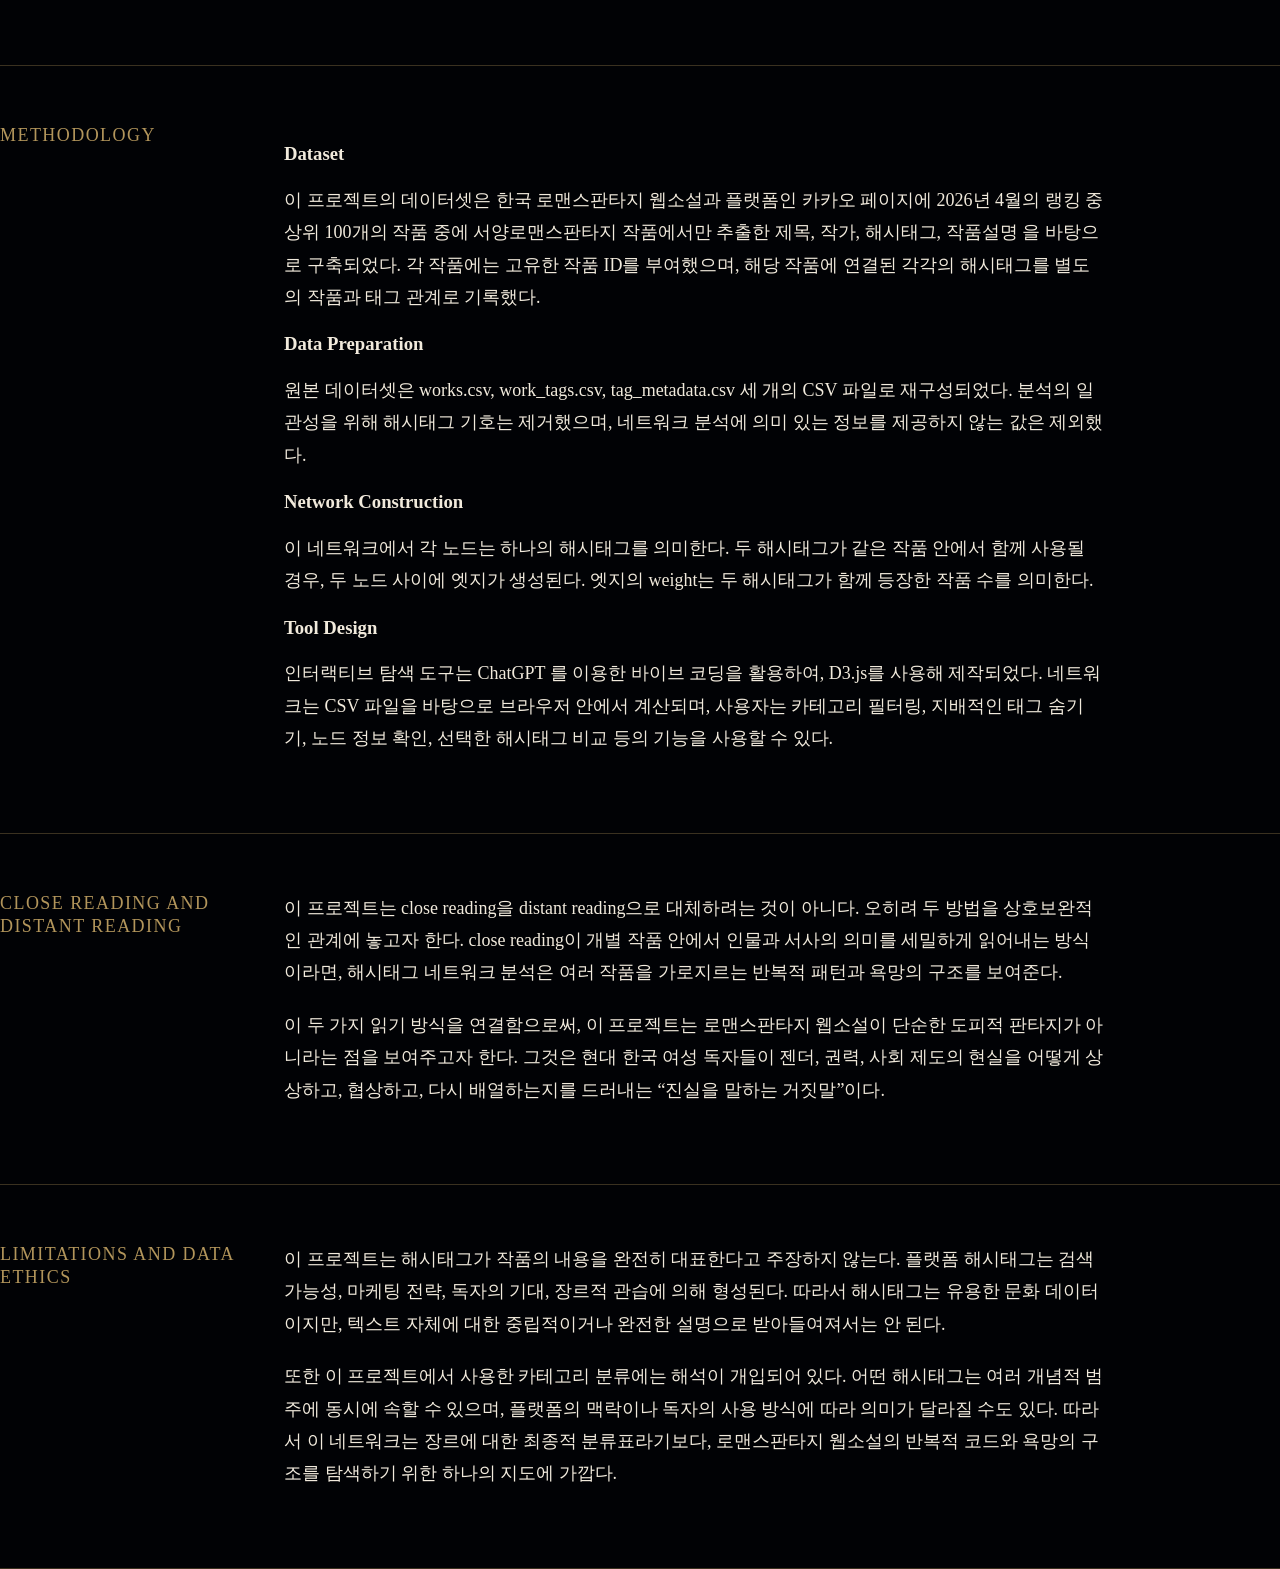
==== commit 473aec18: "Update about.html" ====
--- a/about.html
+++ b/about.html
@@ -22,7 +22,6 @@
     </nav>
   </header>
 
- ```html
 <main class="about-main">
   <section class="about-hero">
     <p class="about-kicker">
@@ -209,6 +208,7 @@
     </div>
   </section>
 </main>
+
   <script src="js/language.js"></script>
 </body>
 </body>
